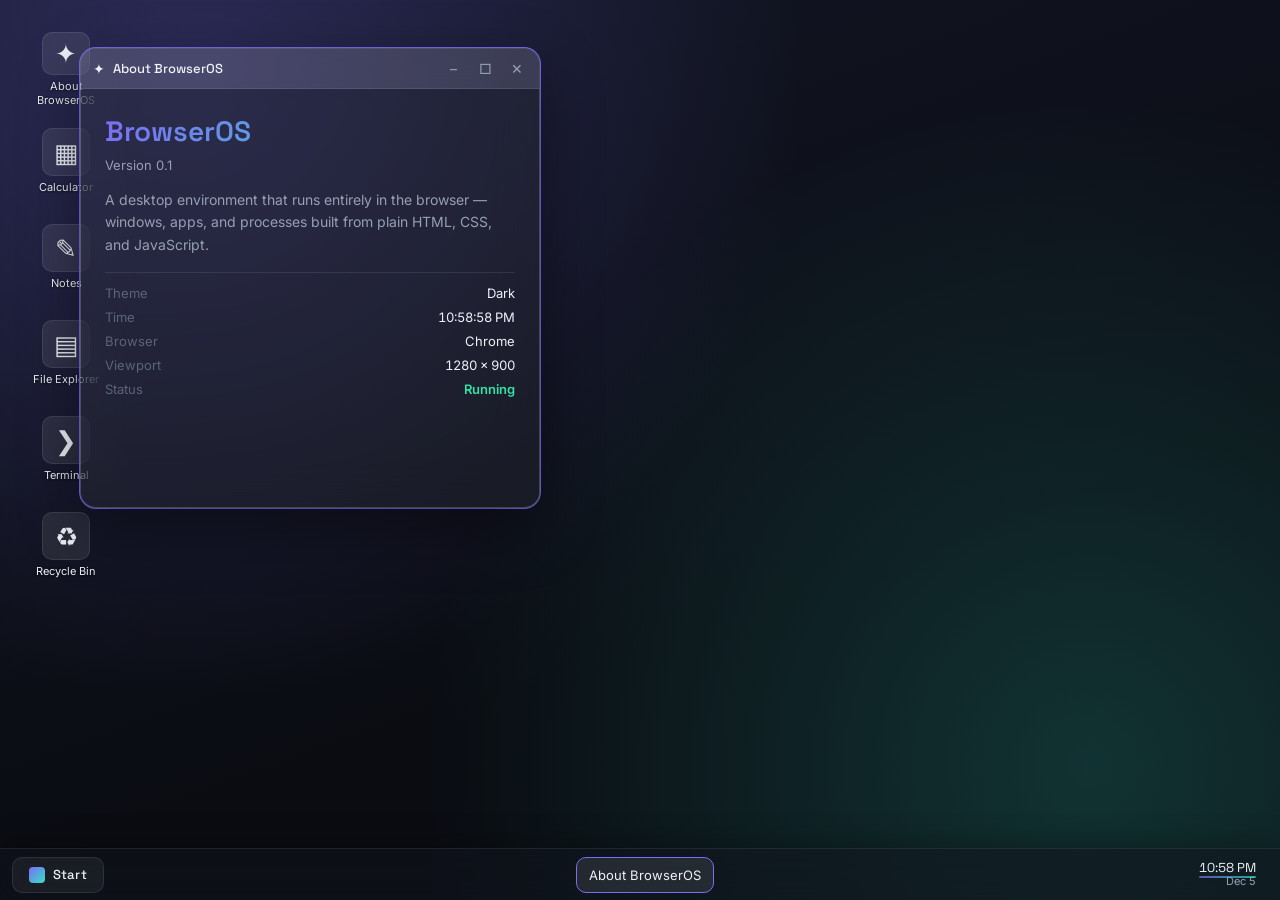
==== index.html @ bb36c361 "Added terminal and fixed deletion bugs" ====
<!DOCTYPE html>
<html lang="en" data-theme="dark">
<head>
  <meta charset="UTF-8" />
  <meta name="viewport" content="width=device-width, initial-scale=1.0" />
  <title>BrowserOS</title>

  <link rel="preconnect" href="https://fonts.googleapis.com" />
  <link rel="preconnect" href="https://fonts.gstatic.com" crossorigin />
  <link
    href="https://fonts.googleapis.com/css2?family=Inter:wght@400;500;600&family=Space+Grotesk:wght@500;600&family=JetBrains+Mono:wght@400;500&display=swap"
    rel="stylesheet"
  />

  <link rel="stylesheet" href="styles/variables.css" />
  <link rel="stylesheet" href="styles/main.css" />
  <link rel="stylesheet" href="styles/desktop.css" />
  <link rel="stylesheet" href="styles/desktopIcon.css" />
  <link rel="stylesheet" href="styles/contextMenu.css" />
  <link rel="stylesheet" href="styles/startMenu.css" />
  <link rel="stylesheet" href="styles/dialog.css" />
  <link rel="stylesheet" href="styles/window.css" />
</head>
<body>
  <div id="app-root"></div>

  <script type="module" src="src/main.js"></script>
</body>
</html>
---- styles/variables.css ----
/**
 * Design tokens for BrowserOS.
 * Every color, spacing, and motion value used anywhere in the UI must
 * come from here — never hardcode a hex value or a magic number in a
 * component stylesheet.
 *
 * Theme switching works by swapping the `data-theme` attribute on
 * <html>; ThemeManager (src/core/theme.js) is the only module allowed
 * to change that attribute.
 */

:root,
[data-theme="dark"] {
  /* ---- Surfaces ---- */
  --color-bg-void: #0a0c12;
  --color-bg-void-gradient-a: #0a0c12;
  --color-bg-void-gradient-b: #131726;

  --color-surface-glass: rgba(255, 255, 255, 0.055);
  --color-surface-glass-strong: rgba(255, 255, 255, 0.09);
  --color-surface-glass-border: rgba(255, 255, 255, 0.09);
  --color-surface-glass-border-strong: rgba(255, 255, 255, 0.16);

  --color-taskbar-bg: rgba(18, 20, 30, 0.55);
  --color-taskbar-border: rgba(255, 255, 255, 0.08);

  /* ---- Accent duo (signature) ---- */
  --color-accent-primary: #7c6cf6;
  --color-accent-primary-strong: #9d8bff;
  --color-accent-secondary: #34e2c6;
  --color-accent-gradient: linear-gradient(135deg, var(--color-accent-primary) 0%, var(--color-accent-secondary) 100%);

  /* ---- Text ---- */
  --color-text-primary: #eef1f7;
  --color-text-secondary: #97a0b3;
  --color-text-tertiary: #5b6478;
  --color-text-on-accent: #0a0c12;

  /* ---- Semantic ---- */
  --color-danger: #f2495c;
  --color-success: #34e2a6;
  --color-warning: #f5b955;

  /* ---- Blur ---- */
  --blur-glass: 24px;
  --blur-glass-strong: 40px;

  /* ---- Radius ---- */
  --radius-sm: 6px;
  --radius-md: 10px;
  --radius-lg: 16px;
  --radius-xl: 22px;
  --radius-round: 999px;

  /* ---- Spacing scale (4px base) ---- */
  --space-1: 4px;
  --space-2: 8px;
  --space-3: 12px;
  --space-4: 16px;
  --space-5: 24px;
  --space-6: 32px;
  --space-7: 48px;
  --space-8: 64px;

  /* ---- Typography ---- */
  --font-display: "Space Grotesk", "Segoe UI", sans-serif;
  --font-body: "Inter", "Segoe UI", sans-serif;
  --font-mono: "JetBrains Mono", "Cascadia Code", monospace;

  --text-xs: 11px;
  --text-sm: 13px;
  --text-md: 14px;
  --text-lg: 16px;
  --text-xl: 20px;
  --text-2xl: 28px;

  /* ---- Motion ---- */
  --ease-standard: cubic-bezier(0.16, 1, 0.3, 1);
  --ease-sharp: cubic-bezier(0.4, 0, 0.2, 1);
  --duration-fast: 120ms;
  --duration-normal: 220ms;
  --duration-slow: 400ms;

  /* ---- Elevation ---- */
  --shadow-window: 0 20px 60px rgba(0, 0, 0, 0.45);
  --shadow-taskbar: 0 -4px 30px rgba(0, 0, 0, 0.3);
  --shadow-focus-ring: 0 0 0 2px var(--color-bg-void), 0 0 0 4px var(--color-accent-primary);

  /* ---- Layout constants ---- */
  --taskbar-height: 52px;
  --icon-grid-cell: 96px;

  /* ---- Window chrome ---- */
  --window-titlebar-height: 40px;
  --window-min-width: 320px;
  --window-min-height: 200px;
  --window-resize-handle-size: 6px;
  --window-resize-corner-size: 14px;

  /* ---- Desktop icons ---- */
  --icon-grid-inset: 24px;
  --icon-size: 48px;
  --icon-selection-color: rgba(124, 108, 246, 0.28);

  /* ---- Context menu ---- */
  --context-menu-width: 220px;

  /* ---- Start menu ---- */
  --start-menu-width: 400px;
  --start-menu-max-height: 560px;
}

@media (prefers-reduced-motion: reduce) {
  :root {
    --duration-fast: 0ms;
    --duration-normal: 0ms;
    --duration-slow: 0ms;
  }
}
---- styles/main.css ----
/**
 * Base reset and typography for BrowserOS.
 * Component-level styles live in their own files (e.g. desktop.css);
 * this file only sets up the ground truth every screen inherits.
 */

*,
*::before,
*::after {
  box-sizing: border-box;
}

html,
body {
  height: 100%;
  margin: 0;
  padding: 0;
}

body {
  font-family: var(--font-body);
  font-size: var(--text-md);
  color: var(--color-text-primary);
  background: var(--color-bg-void);
  overflow: hidden;
  -webkit-font-smoothing: antialiased;
  text-rendering: optimizeLegibility;
  user-select: none;
}

#app-root {
  position: relative;
  width: 100vw;
  height: 100vh;
  overflow: hidden;
}

button {
  font-family: inherit;
  color: inherit;
  background: none;
  border: none;
  cursor: pointer;
}

button:focus-visible,
[tabindex]:focus-visible {
  outline: none;
  box-shadow: var(--shadow-focus-ring);
  border-radius: var(--radius-sm);
}

::selection {
  background: var(--color-accent-primary);
  color: var(--color-text-on-accent);
}

/* Thin, unobtrusive scrollbars — used once real app content exists */
::-webkit-scrollbar {
  width: 8px;
  height: 8px;
}

::-webkit-scrollbar-thumb {
  background: var(--color-surface-glass-strong);
  border-radius: var(--radius-round);
}

::-webkit-scrollbar-track {
  background: transparent;
}
---- styles/desktop.css ----
/**
 * Desktop shell: wallpaper layer, icon grid container, taskbar, clock.
 * No window chrome lives here — that arrives with windowManager.js
 * in a later step.
 */

.desktop {
  position: absolute;
  inset: 0;
  display: flex;
  flex-direction: column;
}

/* ---- Wallpaper ---- */
.desktop__wallpaper {
  position: absolute;
  inset: 0;
  z-index: 0;
  background:
    radial-gradient(circle at 15% 10%, rgba(124, 108, 246, 0.25), transparent 45%),
    radial-gradient(circle at 85% 85%, rgba(52, 226, 198, 0.18), transparent 50%),
    linear-gradient(160deg, var(--color-bg-void-gradient-b) 0%, var(--color-bg-void-gradient-a) 65%);
}

/* ---- Icon grid ----
 * A free-positioning canvas, not CSS Grid auto-flow: DesktopManager
 * computes each icon's pixel position from its (col, row) using
 * src/utils/desktopGrid.js and positions icons absolutely, so they
 * can be dragged, snapped, and persisted at arbitrary grid cells
 * rather than flowing automatically.
 */
.desktop__icon-grid {
  position: relative;
  z-index: 1;
  flex: 1;
  overflow: hidden;
}

/* ---- Window layer ----
 * WindowManager mounts window elements in here. The layer itself
 * ignores pointer events so empty space still reaches the icon grid
 * beneath it; individual windows re-enable pointer events on
 * themselves (see styles/window.css).
 */
.desktop__window-layer {
  position: absolute;
  inset: 0;
  bottom: var(--taskbar-height);
  z-index: 5;
  pointer-events: none;
}

/* ---- Taskbar ---- */
.taskbar {
  position: relative;
  z-index: 10;
  height: var(--taskbar-height);
  display: flex;
  align-items: center;
  justify-content: space-between;
  padding: 0 var(--space-3);
  background: var(--color-taskbar-bg);
  border-top: 1px solid var(--color-taskbar-border);
  backdrop-filter: blur(var(--blur-glass));
  -webkit-backdrop-filter: blur(var(--blur-glass));
  box-shadow: var(--shadow-taskbar);
}

.taskbar__left,
.taskbar__center,
.taskbar__right {
  display: flex;
  align-items: center;
  gap: var(--space-2);
}

.taskbar__center {
  flex: 1;
  justify-content: center;
  overflow-x: auto;
  scrollbar-width: none;
}

.taskbar__center::-webkit-scrollbar {
  display: none;
}

/* ---- Taskbar window buttons ---- */
.taskbar-window-button {
  display: flex;
  align-items: center;
  max-width: 160px;
  height: 36px;
  padding: 0 var(--space-3);
  border-radius: var(--radius-md);
  background: var(--color-surface-glass);
  border: 1px solid transparent;
  font-size: var(--text-sm);
  color: var(--color-text-secondary);
  white-space: nowrap;
  overflow: hidden;
  text-overflow: ellipsis;
  transition: background var(--duration-fast) var(--ease-sharp),
              color var(--duration-fast) var(--ease-sharp),
              border-color var(--duration-fast) var(--ease-sharp);
}

.taskbar-window-button:hover {
  background: var(--color-surface-glass-strong);
  color: var(--color-text-primary);
}

.taskbar-window-button--active {
  color: var(--color-text-primary);
  border-color: var(--color-accent-primary);
  background: var(--color-surface-glass-strong);
}

.taskbar-window-button--minimized {
  color: var(--color-text-tertiary);
}

/* ---- Start button ---- */
.start-button {
  display: flex;
  align-items: center;
  gap: var(--space-2);
  height: 36px;
  padding: 0 var(--space-4);
  border-radius: var(--radius-md);
  background: var(--color-surface-glass);
  border: 1px solid var(--color-surface-glass-border);
  transition: background var(--duration-fast) var(--ease-sharp),
              border-color var(--duration-fast) var(--ease-sharp);
}

.start-button:hover {
  background: var(--color-surface-glass-strong);
  border-color: var(--color-surface-glass-border-strong);
}

.start-button:active {
  transform: scale(0.97);
}

.start-button__glyph {
  width: 16px;
  height: 16px;
  border-radius: 4px;
  background: var(--color-accent-gradient);
  flex-shrink: 0;
}

.start-button__label {
  font-family: var(--font-display);
  font-size: var(--text-sm);
  font-weight: 500;
  letter-spacing: 0.01em;
}

/* ---- Clock / tray ---- */
.clock {
  display: flex;
  flex-direction: column;
  align-items: flex-end;
  justify-content: center;
  height: 36px;
  padding: 0 var(--space-3);
  border-radius: var(--radius-md);
  cursor: default;
  transition: background var(--duration-fast) var(--ease-sharp);
}

.clock:hover {
  background: var(--color-surface-glass);
}

.clock__time {
  font-family: var(--font-display);
  font-size: var(--text-sm);
  font-variant-numeric: tabular-nums;
  line-height: 1.1;
  position: relative;
}

.clock__time::after {
  content: "";
  position: absolute;
  left: 0;
  bottom: -3px;
  width: 100%;
  height: 2px;
  border-radius: var(--radius-round);
  background: var(--color-accent-gradient);
  opacity: 0.7;
}

.clock__date {
  font-size: var(--text-xs);
  color: var(--color-text-secondary);
  line-height: 1.2;
}
---- styles/desktopIcon.css ----
/**
 * Desktop icon and rectangle-selection (marquee) styles. Positioning
 * (left/top) is set inline by DesktopIconView/DesktopManager — this
 * file only owns appearance and transitions.
 */

.desktop-icon {
  position: absolute;
  width: 84px;
  height: 88px;
  display: flex;
  flex-direction: column;
  align-items: center;
  gap: var(--space-1);
  padding: var(--space-2) var(--space-1);
  border-radius: var(--radius-md);
  cursor: default;
  touch-action: none;
  transition: left var(--duration-normal) var(--ease-standard),
              top var(--duration-normal) var(--ease-standard),
              background var(--duration-fast) var(--ease-sharp);
}

.desktop-icon:hover {
  background: var(--color-surface-glass);
}

.desktop-icon:focus-visible {
  outline: none;
  box-shadow: var(--shadow-focus-ring);
}

.desktop-icon--selected {
  background: var(--icon-selection-color);
}

.desktop-icon--selected:hover {
  background: var(--icon-selection-color);
}

.desktop-icon--dragging {
  transition: none;
  z-index: 2;
  opacity: 0.85;
}

.desktop-icon--cut {
  opacity: 0.5;
}

.desktop-icon--renaming {
  z-index: 4;
  background: var(--color-surface-glass-strong);
}

.desktop-icon__glyph {
  width: var(--icon-size);
  height: var(--icon-size);
  display: flex;
  align-items: center;
  justify-content: center;
  font-size: 26px;
  border-radius: var(--radius-md);
  background: var(--color-surface-glass-strong);
  border: 1px solid var(--color-surface-glass-border);
}

.desktop-icon__label {
  font-size: var(--text-xs);
  color: var(--color-text-primary);
  text-align: center;
  line-height: 1.3;
  max-width: 100%;
  overflow: hidden;
  text-overflow: ellipsis;
  display: -webkit-box;
  -webkit-line-clamp: 2;
  -webkit-box-orient: vertical;
  text-shadow: 0 1px 3px rgba(0, 0, 0, 0.6);
}

/* ---- Inline rename ---- */
.desktop-icon__rename-input {
  width: 100%;
  padding: 1px var(--space-1);
  border-radius: var(--radius-sm);
  background: var(--color-bg-void);
  border: 1px solid var(--color-accent-primary);
  color: var(--color-text-primary);
  font-family: var(--font-body);
  font-size: var(--text-xs);
  text-align: center;
  line-height: 1.3;
}

.desktop-icon__rename-input:focus-visible {
  outline: none;
  box-shadow: 0 0 0 2px rgba(124, 108, 246, 0.35);
}

.desktop-icon__rename-error {
  position: absolute;
  top: 100%;
  left: 50%;
  transform: translateX(-50%);
  margin-top: var(--space-1);
  padding: var(--space-1) var(--space-2);
  width: max-content;
  max-width: 180px;
  border-radius: var(--radius-sm);
  background: var(--color-danger);
  color: #ffffff;
  font-size: var(--text-xs);
  line-height: 1.3;
  text-align: center;
  box-shadow: 0 4px 12px rgba(0, 0, 0, 0.35);
  display: none;
}

.desktop-icon--rename-error .desktop-icon__rename-error {
  display: block;
}

.desktop-icon--rename-error .desktop-icon__rename-input {
  border-color: var(--color-danger);
}

/* ---- Marquee (rectangle) selection ---- */
.desktop-marquee {
  position: absolute;
  z-index: 3;
  pointer-events: none;
  background: var(--icon-selection-color);
  border: 1px solid var(--color-accent-primary);
  border-radius: var(--radius-sm);
}

@media (prefers-reduced-motion: reduce) {
  .desktop-icon {
    transition: none;
  }
}
---- styles/contextMenu.css ----
/**
 * Generic context menu styles, used for both the desktop menu and
 * per-icon menus (and any future caller — Explorer, Taskbar, etc).
 */

.context-menu {
  position: fixed;
  z-index: 100;
  width: var(--context-menu-width);
  padding: var(--space-1);
  border-radius: var(--radius-md);
  background: var(--color-taskbar-bg);
  border: 1px solid var(--color-surface-glass-border);
  backdrop-filter: blur(var(--blur-glass));
  -webkit-backdrop-filter: blur(var(--blur-glass));
  box-shadow: var(--shadow-window);
  opacity: 0;
  transform: scale(0.96) translateY(-4px);
  transform-origin: top left;
  transition: opacity var(--duration-fast) var(--ease-sharp),
              transform var(--duration-fast) var(--ease-sharp);
}

.context-menu--visible {
  opacity: 1;
  transform: scale(1) translateY(0);
}

.context-menu__item {
  width: 100%;
  display: flex;
  align-items: center;
  height: 32px;
  padding: 0 var(--space-3);
  border-radius: var(--radius-sm);
  font-size: var(--text-sm);
  color: var(--color-text-primary);
  text-align: left;
  transition: background var(--duration-fast) var(--ease-sharp);
}

.context-menu__item:hover {
  background: var(--color-surface-glass-strong);
}

.context-menu__item:focus-visible {
  outline: none;
  background: var(--color-surface-glass-strong);
  box-shadow: inset 0 0 0 1px var(--color-accent-primary);
}

.context-menu__item--disabled {
  color: var(--color-text-tertiary);
  cursor: not-allowed;
}

.context-menu__item--disabled:hover {
  background: transparent;
}

.context-menu__item--has-submenu {
  justify-content: space-between;
}

.context-menu__item--submenu-open {
  background: var(--color-surface-glass-strong);
}

.context-menu__item-label {
  overflow: hidden;
  text-overflow: ellipsis;
  white-space: nowrap;
}

.context-menu__item-arrow {
  flex-shrink: 0;
  margin-left: var(--space-2);
  color: var(--color-text-tertiary);
  font-size: var(--text-md);
}

.context-menu__separator {
  height: 1px;
  margin: var(--space-1) var(--space-2);
  background: var(--color-surface-glass-border);
}

@media (prefers-reduced-motion: reduce) {
  .context-menu {
    transition: none;
  }
}
---- styles/startMenu.css ----
/**
 * Start Menu styles. Kept entirely separate from desktop.css and
 * window.css per this step's spec — nothing here leaks into either.
 */

.start-menu {
  position: fixed;
  left: var(--space-3);
  bottom: calc(var(--taskbar-height) + var(--space-2));
  z-index: 90;
  width: var(--start-menu-width);
  max-height: var(--start-menu-max-height);
  display: flex;
  flex-direction: column;
  border-radius: var(--radius-xl);
  background: var(--color-taskbar-bg);
  border: 1px solid var(--color-surface-glass-border);
  backdrop-filter: blur(var(--blur-glass-strong));
  -webkit-backdrop-filter: blur(var(--blur-glass-strong));
  box-shadow: var(--shadow-window);
  overflow: hidden;
  opacity: 0;
  transform: scale(0.96) translateY(12px);
  transform-origin: bottom left;
  pointer-events: none;
  transition: opacity var(--duration-normal) var(--ease-standard),
              transform var(--duration-normal) var(--ease-standard);
}

.start-menu--visible {
  opacity: 1;
  transform: scale(1) translateY(0);
  pointer-events: auto;
}

/* ---- Search ---- */
.start-menu__search {
  flex-shrink: 0;
  display: flex;
  align-items: center;
  gap: var(--space-2);
  margin: var(--space-4) var(--space-4) var(--space-2);
  padding: 0 var(--space-3);
  height: 40px;
  border-radius: var(--radius-md);
  background: var(--color-surface-glass);
  border: 1px solid var(--color-surface-glass-border);
}

.start-menu__search-icon {
  font-size: var(--text-lg);
  color: var(--color-text-tertiary);
}

.start-menu__search-input {
  flex: 1;
  height: 100%;
  background: transparent;
  border: none;
  color: var(--color-text-primary);
  font-family: var(--font-body);
  font-size: var(--text-sm);
}

.start-menu__search-input::placeholder {
  color: var(--color-text-tertiary);
}

.start-menu__search-input:focus-visible {
  outline: none;
}

/* ---- Body / sections ---- */
.start-menu__body {
  flex: 1;
  overflow-y: auto;
  padding: 0 var(--space-4) var(--space-2);
}

.start-menu__section {
  margin-bottom: var(--space-4);
}

.start-menu__section-title {
  font-family: var(--font-display);
  font-size: var(--text-xs);
  font-weight: 600;
  letter-spacing: 0.04em;
  text-transform: uppercase;
  color: var(--color-text-tertiary);
  margin-bottom: var(--space-2);
}

.start-menu__empty {
  padding: var(--space-3);
  font-size: var(--text-sm);
  color: var(--color-text-tertiary);
  text-align: center;
}

/* ---- Pinned grid ---- */
.start-menu__pinned-grid {
  display: grid;
  grid-template-columns: repeat(4, 1fr);
  gap: var(--space-2);
}

.start-menu__pinned-tile {
  display: flex;
  flex-direction: column;
  align-items: center;
  justify-content: center;
  gap: var(--space-2);
  padding: var(--space-3) var(--space-1);
  border-radius: var(--radius-md);
  background: var(--color-surface-glass);
  border: 1px solid transparent;
  transition: background var(--duration-fast) var(--ease-sharp),
              border-color var(--duration-fast) var(--ease-sharp);
}

.start-menu__pinned-tile:hover {
  background: var(--color-surface-glass-strong);
}

.start-menu__pinned-tile:focus-visible {
  outline: none;
  border-color: var(--color-accent-primary);
  box-shadow: var(--shadow-focus-ring);
}

.start-menu__pinned-icon {
  font-size: 22px;
  width: 40px;
  height: 40px;
  display: flex;
  align-items: center;
  justify-content: center;
  border-radius: var(--radius-md);
  background: var(--color-surface-glass-strong);
}

.start-menu__pinned-label {
  font-size: var(--text-xs);
  color: var(--color-text-primary);
  text-align: center;
  line-height: 1.3;
  max-width: 100%;
  overflow: hidden;
  text-overflow: ellipsis;
  display: -webkit-box;
  -webkit-line-clamp: 2;
  -webkit-box-orient: vertical;
}

/* ---- Recent / results rows ---- */
.start-menu__recent-list,
.start-menu__results-list {
  display: flex;
  flex-direction: column;
  gap: var(--space-1);
}

.start-menu__row {
  display: flex;
  align-items: center;
  gap: var(--space-3);
  width: 100%;
  padding: var(--space-2) var(--space-2);
  border-radius: var(--radius-md);
  background: transparent;
  border: 1px solid transparent;
  text-align: left;
  transition: background var(--duration-fast) var(--ease-sharp);
}

.start-menu__row:hover {
  background: var(--color-surface-glass);
}

.start-menu__row:focus-visible {
  outline: none;
  border-color: var(--color-accent-primary);
  box-shadow: var(--shadow-focus-ring);
}

.start-menu__row-icon {
  flex-shrink: 0;
  width: 32px;
  height: 32px;
  display: flex;
  align-items: center;
  justify-content: center;
  font-size: var(--text-lg);
  border-radius: var(--radius-sm);
  background: var(--color-surface-glass-strong);
}

.start-menu__row-text {
  display: flex;
  flex-direction: column;
  min-width: 0;
}

.start-menu__row-name {
  font-size: var(--text-sm);
  color: var(--color-text-primary);
  white-space: nowrap;
  overflow: hidden;
  text-overflow: ellipsis;
}

.start-menu__row-time {
  font-size: var(--text-xs);
  color: var(--color-text-tertiary);
}

/* ---- Footer ---- */
.start-menu__footer {
  flex-shrink: 0;
  display: flex;
  align-items: center;
  justify-content: space-between;
  padding: var(--space-3) var(--space-4);
  border-top: 1px solid var(--color-surface-glass-border);
  background: var(--color-surface-glass);
}

.start-menu__brand {
  font-family: var(--font-display);
  font-size: var(--text-sm);
  font-weight: 600;
  background: var(--color-accent-gradient);
  -webkit-background-clip: text;
  background-clip: text;
  color: transparent;
}

.start-menu__power {
  display: flex;
  align-items: center;
  gap: var(--space-1);
}

.start-menu__power-button {
  width: 32px;
  height: 32px;
  display: flex;
  align-items: center;
  justify-content: center;
  border-radius: var(--radius-sm);
  font-size: var(--text-md);
  color: var(--color-text-tertiary);
  cursor: not-allowed;
}

@media (prefers-reduced-motion: reduce) {
  .start-menu {
    transition: none;
  }
}
---- styles/dialog.css ----
/**
 * Dialog styles: backdrop + modal shell used by ConfirmDialog and
 * PropertiesDialog. Kept separate from contextMenu.css/startMenu.css
 * since dialogs are modal (own backdrop, own focus trap) rather than
 * lightweight popovers.
 */

.dialog-backdrop {
  position: fixed;
  inset: 0;
  z-index: 200;
  display: flex;
  align-items: center;
  justify-content: center;
  background: rgba(0, 0, 0, 0);
  pointer-events: none;
  transition: background var(--duration-normal) var(--ease-standard);
}

.dialog-backdrop--visible {
  background: rgba(0, 0, 0, 0.35);
  pointer-events: auto;
}

.dialog {
  width: min(420px, calc(100vw - var(--space-6)));
  padding: var(--space-5);
  border-radius: var(--radius-xl);
  background: var(--color-taskbar-bg);
  border: 1px solid var(--color-surface-glass-border);
  backdrop-filter: blur(var(--blur-glass-strong));
  -webkit-backdrop-filter: blur(var(--blur-glass-strong));
  box-shadow: var(--shadow-window);
  opacity: 0;
  transform: scale(0.94) translateY(8px);
  transition: opacity var(--duration-normal) var(--ease-standard),
              transform var(--duration-normal) var(--ease-standard);
}

.dialog--visible {
  opacity: 1;
  transform: scale(1) translateY(0);
}

.dialog__title {
  margin: 0 0 var(--space-3);
  font-family: var(--font-display);
  font-size: var(--text-lg);
  font-weight: 600;
  color: var(--color-text-primary);
}

.dialog__body {
  margin-bottom: var(--space-4);
}

.dialog__message {
  margin: 0;
  font-size: var(--text-sm);
  line-height: 1.6;
  color: var(--color-text-secondary);
}

.dialog__buttons {
  display: flex;
  justify-content: flex-end;
  gap: var(--space-2);
}

.dialog__button {
  height: 36px;
  padding: 0 var(--space-4);
  border-radius: var(--radius-md);
  font-size: var(--text-sm);
  font-weight: 500;
  border: 1px solid transparent;
  transition: background var(--duration-fast) var(--ease-sharp),
              border-color var(--duration-fast) var(--ease-sharp);
}

.dialog__button--default {
  background: var(--color-surface-glass);
  border-color: var(--color-surface-glass-border);
  color: var(--color-text-primary);
}

.dialog__button--default:hover {
  background: var(--color-surface-glass-strong);
}

.dialog__button--primary {
  background: var(--color-accent-gradient);
  color: var(--color-text-on-accent);
}

.dialog__button--primary:hover {
  filter: brightness(1.08);
}

.dialog__button--danger {
  background: var(--color-danger);
  color: #ffffff;
}

.dialog__button--danger:hover {
  filter: brightness(1.1);
}

/* ---- Properties list ---- */
.dialog__properties-list {
  display: flex;
  flex-direction: column;
  gap: var(--space-2);
}

.dialog__properties-row {
  display: flex;
  align-items: baseline;
  justify-content: space-between;
  gap: var(--space-4);
  font-size: var(--text-sm);
}

.dialog__properties-label {
  flex-shrink: 0;
  color: var(--color-text-tertiary);
}

.dialog__properties-value {
  text-align: right;
  color: var(--color-text-primary);
  overflow-wrap: anywhere;
}

@media (prefers-reduced-motion: reduce) {
  .dialog-backdrop,
  .dialog {
    transition: none;
  }
}
---- styles/window.css ----
/**
 * Window chrome. Every rule here derives from the tokens in
 * variables.css — no hardcoded colors, no magic pixel values outside
 * the window-specific tokens declared there.
 */

.window {
  position: absolute;
  display: flex;
  flex-direction: column;
  border-radius: var(--radius-lg);
  overflow: hidden;
  background: var(--color-surface-glass);
  border: 1px solid var(--color-surface-glass-border);
  backdrop-filter: blur(var(--blur-glass));
  -webkit-backdrop-filter: blur(var(--blur-glass));
  box-shadow: var(--shadow-window);
  pointer-events: auto;
  opacity: 1;
  transform: scale(1) translateY(0);
  transition: box-shadow var(--duration-fast) var(--ease-sharp),
              border-color var(--duration-fast) var(--ease-sharp),
              opacity var(--duration-normal) var(--ease-standard),
              transform var(--duration-normal) var(--ease-standard);
}

.window--active {
  border-color: var(--color-surface-glass-border-strong);
  box-shadow: var(--shadow-window), 0 0 0 1px var(--color-accent-primary);
}

.window--inactive .window__titlebar {
  opacity: 0.72;
}

.window--minimized {
  display: none;
}

.window--maximized {
  border-radius: 0;
}

.window--entering {
  opacity: 0;
  transform: scale(0.96) translateY(8px);
}

.window--exiting {
  opacity: 0;
  transform: scale(0.96);
  pointer-events: none;
}

/* ---- Titlebar ---- */
.window__titlebar {
  flex-shrink: 0;
  height: var(--window-titlebar-height);
  display: flex;
  align-items: center;
  justify-content: space-between;
  padding: 0 var(--space-2) 0 var(--space-3);
  background: var(--color-surface-glass-strong);
  border-bottom: 1px solid var(--color-surface-glass-border);
  cursor: default;
  touch-action: none;
  transition: opacity var(--duration-fast) var(--ease-sharp);
}

.window__titlebar-info {
  display: flex;
  align-items: center;
  gap: var(--space-2);
  min-width: 0;
  font-family: var(--font-display);
  font-size: var(--text-sm);
  font-weight: 500;
}

.window__icon {
  flex-shrink: 0;
  font-size: var(--text-md);
  line-height: 1;
}

.window__title {
  white-space: nowrap;
  overflow: hidden;
  text-overflow: ellipsis;
}

.window__controls {
  display: flex;
  align-items: center;
  gap: var(--space-1);
  flex-shrink: 0;
}

.window__control {
  width: 28px;
  height: 28px;
  display: flex;
  align-items: center;
  justify-content: center;
  border-radius: var(--radius-sm);
  font-size: var(--text-md);
  line-height: 1;
  color: var(--color-text-secondary);
  transition: background var(--duration-fast) var(--ease-sharp),
              color var(--duration-fast) var(--ease-sharp);
}

.window__control:hover {
  background: var(--color-surface-glass);
  color: var(--color-text-primary);
}

.window__control--close:hover {
  background: var(--color-danger);
  color: #ffffff;
}

/* ---- Body ---- */
.window__body {
  flex: 1;
  overflow: auto;
  background: rgba(10, 12, 18, 0.25);
  padding: var(--space-5);
  color: var(--color-text-primary);
  font-family: var(--font-body);
}

/* ---- Resize handles ----
 * Sit flush against the window's own edge (not straddling the
 * border), so overflow:hidden on .window never clips them.
 */
.window__resize-handle {
  position: absolute;
  z-index: 2;
}

.window__resize-handle--n,
.window__resize-handle--s {
  left: var(--window-resize-corner-size);
  right: var(--window-resize-corner-size);
  height: var(--window-resize-handle-size);
  cursor: ns-resize;
}
.window__resize-handle--n { top: 0; }
.window__resize-handle--s { bottom: 0; }

.window__resize-handle--e,
.window__resize-handle--w {
  top: var(--window-resize-corner-size);
  bottom: var(--window-resize-corner-size);
  width: var(--window-resize-handle-size);
  cursor: ew-resize;
}
.window__resize-handle--e { right: 0; }
.window__resize-handle--w { left: 0; }

.window__resize-handle--ne,
.window__resize-handle--nw,
.window__resize-handle--se,
.window__resize-handle--sw {
  width: var(--window-resize-corner-size);
  height: var(--window-resize-corner-size);
}
.window__resize-handle--ne { top: 0; right: 0; cursor: nesw-resize; }
.window__resize-handle--nw { top: 0; left: 0; cursor: nwse-resize; }
.window__resize-handle--se { bottom: 0; right: 0; cursor: nwse-resize; }
.window__resize-handle--sw { bottom: 0; left: 0; cursor: nesw-resize; }

.window--maximized .window__resize-handle {
  display: none;
}

@media (prefers-reduced-motion: reduce) {
  .window {
    transition: none;
  }
}
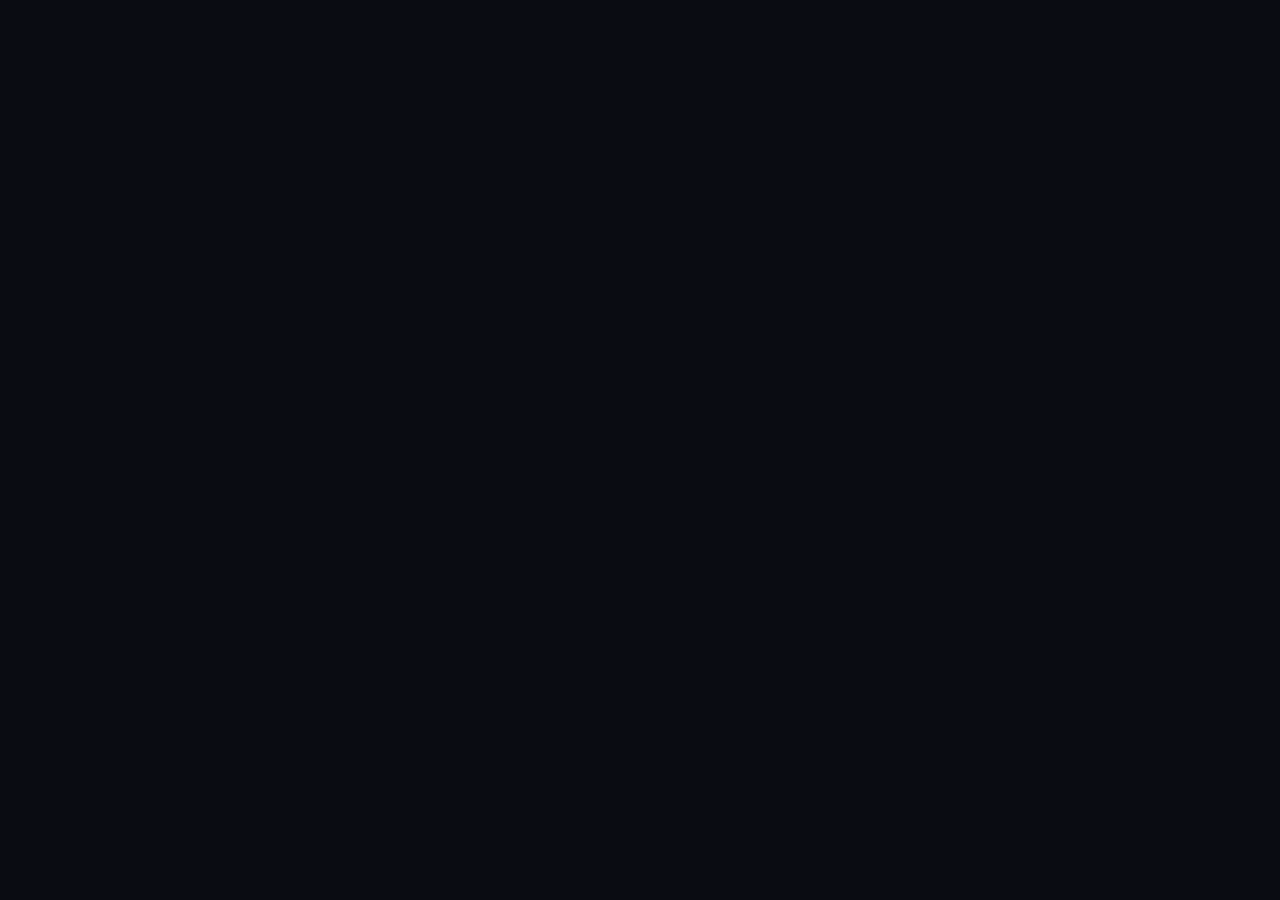
==== commit e6ed4c0e: "Add system applications and productivity suite (V11) New applications - Notes: notes stored as .note" ====
--- a/index.html
+++ b/index.html
@@ -4,6 +4,9 @@
   <meta charset="UTF-8" />
   <meta name="viewport" content="width=device-width, initial-scale=1.0" />
   <title>BrowserOS</title>
+
+  <!-- Render-blocking on purpose: picks the stored theme before first paint. -->
+  <script src="src/core/settings/themePreboot.js"></script>
 
   <link rel="preconnect" href="https://fonts.googleapis.com" />
   <link rel="preconnect" href="https://fonts.gstatic.com" crossorigin />
@@ -15,11 +18,13 @@
   <link rel="stylesheet" href="styles/variables.css" />
   <link rel="stylesheet" href="styles/main.css" />
   <link rel="stylesheet" href="styles/desktop.css" />
+  <link rel="stylesheet" href="styles/wallpapers.css" />
   <link rel="stylesheet" href="styles/desktopIcon.css" />
   <link rel="stylesheet" href="styles/contextMenu.css" />
   <link rel="stylesheet" href="styles/startMenu.css" />
   <link rel="stylesheet" href="styles/dialog.css" />
   <link rel="stylesheet" href="styles/window.css" />
+  <link rel="stylesheet" href="styles/notifications.css" />
 </head>
 <body>
   <div id="app-root"></div>
--- a/styles/dialog.css
+++ b/styles/dialog.css
@@ -18,14 +18,14 @@
 }
 
 .dialog-backdrop--visible {
-  background: rgba(0, 0, 0, 0.35);
+  background: var(--color-backdrop);
   pointer-events: auto;
 }
 
 .dialog {
   width: min(420px, calc(100vw - var(--space-6)));
   padding: var(--space-5);
-  border-radius: var(--radius-xl);
+  border-radius: var(--panel-radius);
   background: var(--color-taskbar-bg);
   border: 1px solid var(--color-surface-glass-border);
   backdrop-filter: blur(var(--blur-glass-strong));
@@ -37,6 +37,19 @@
               transform var(--duration-normal) var(--ease-standard);
 }
 
+/* Wider panel for form dialogs (event editor, folder picker). */
+.dialog--wide {
+  width: min(560px, calc(100vw - var(--space-6)));
+  max-height: calc(100vh - var(--space-7));
+  display: flex;
+  flex-direction: column;
+}
+
+.dialog--wide .dialog__body {
+  min-height: 0;
+  overflow-y: auto;
+}
+
 .dialog--visible {
   opacity: 1;
   transform: scale(1) translateY(0);
@@ -106,6 +119,108 @@
   filter: brightness(1.1);
 }
 
+.dialog__message--detail {
+  margin-top: var(--space-2);
+  font-size: var(--text-xs);
+  color: var(--color-text-tertiary);
+  overflow-wrap: anywhere;
+}
+
+/* ---- Form fields (prompt and form dialogs) ---- */
+.dialog__form {
+  display: flex;
+  flex-direction: column;
+  gap: var(--space-2);
+}
+
+.dialog__form-row {
+  display: flex;
+  flex-wrap: wrap;
+  gap: var(--space-3);
+}
+
+.dialog__form-row > .dialog__field {
+  flex: 1 1 140px;
+  min-width: 0;
+}
+
+.dialog__field {
+  display: flex;
+  flex-direction: column;
+  gap: var(--space-1);
+}
+
+.dialog__field[hidden],
+.dialog__form-row[hidden] {
+  display: none;
+}
+
+.dialog__field--inline {
+  flex-direction: row;
+  align-items: center;
+  gap: var(--space-2);
+}
+
+.dialog__label {
+  font-size: var(--text-xs);
+  font-weight: 600;
+  color: var(--color-text-secondary);
+}
+
+.dialog__input,
+.dialog__select,
+.dialog__textarea {
+  width: 100%;
+  min-height: 34px;
+  padding: var(--space-1) var(--space-3);
+  border-radius: var(--radius-md);
+  border: 1px solid var(--color-surface-glass-border-strong);
+  background: var(--color-surface-inset);
+  color: var(--color-text-primary);
+  font-family: var(--font-body);
+  font-size: var(--text-sm);
+  color-scheme: inherit;
+}
+
+.dialog__textarea {
+  min-height: 72px;
+  padding: var(--space-2) var(--space-3);
+  resize: vertical;
+  line-height: 1.5;
+}
+
+.dialog__input:focus-visible,
+.dialog__select:focus-visible,
+.dialog__textarea:focus-visible {
+  outline: none;
+  border-color: var(--color-accent-primary);
+  box-shadow: 0 0 0 3px var(--color-accent-ring-soft);
+}
+
+.dialog__input[aria-invalid="true"] {
+  border-color: var(--color-danger);
+}
+
+.dialog__input:disabled {
+  opacity: 0.5;
+}
+
+.dialog__select option {
+  background: var(--color-window-bg-solid);
+  color: var(--color-text-primary);
+}
+
+.dialog__error {
+  margin: 0;
+  min-height: 1em;
+  font-size: var(--text-xs);
+  color: var(--color-danger);
+}
+
+.dialog__error:empty {
+  display: none;
+}
+
 /* ---- Properties list ---- */
 .dialog__properties-list {
   display: flex;
@@ -132,9 +247,79 @@
   overflow-wrap: anywhere;
 }
 
-@media (prefers-reduced-motion: reduce) {
-  .dialog-backdrop,
-  .dialog {
-    transition: none;
-  }
-}
+/* ---- Folder picker ---- */
+.folder-picker {
+  display: flex;
+  flex-direction: column;
+  gap: var(--space-2);
+}
+
+.folder-picker__toolbar {
+  display: flex;
+  align-items: center;
+  gap: var(--space-2);
+  min-width: 0;
+}
+
+.folder-picker__up {
+  flex-shrink: 0;
+  height: 30px;
+}
+
+.folder-picker__up:disabled {
+  opacity: 0.5;
+  cursor: default;
+}
+
+.folder-picker__path {
+  flex: 1;
+  min-width: 0;
+  font-family: var(--font-mono);
+  font-size: var(--text-sm);
+  color: var(--color-text-primary);
+  overflow-wrap: anywhere;
+}
+
+.folder-picker__list {
+  display: flex;
+  flex-direction: column;
+  gap: 2px;
+  max-height: 220px;
+  overflow-y: auto;
+  padding: var(--space-1);
+  border-radius: var(--radius-md);
+  background: var(--color-surface-inset);
+  border: 1px solid var(--color-surface-glass-border);
+}
+
+.folder-picker__item {
+  display: flex;
+  align-items: center;
+  gap: var(--space-2);
+  width: 100%;
+  height: 32px;
+  padding: 0 var(--space-2);
+  border-radius: var(--radius-sm);
+  font-size: var(--text-sm);
+  text-align: left;
+  color: var(--color-text-primary);
+}
+
+.folder-picker__item:hover {
+  background: var(--color-accent-soft);
+}
+
+.folder-picker__empty {
+  padding: var(--space-3);
+  font-size: var(--text-sm);
+  color: var(--color-text-secondary);
+}
+
+.folder-picker__hint {
+  font-size: var(--text-xs);
+}
+
+:root[data-reduced-motion="on"] .dialog-backdrop,
+:root[data-reduced-motion="on"] .dialog {
+  transition: none;
+}
--- a/styles/notifications.css
+++ b/styles/notifications.css
@@ -0,0 +1,139 @@
+/**
+ * Notification stack (NotificationView). Sits above windows and the
+ * taskbar, bottom-right, and uses the same glass, accent, radius, and
+ * motion tokens as every other system panel.
+ */
+
+.notification-stack {
+  position: fixed;
+  right: var(--space-4);
+  bottom: calc(var(--taskbar-height) + var(--space-3));
+  z-index: 150;
+  width: min(360px, calc(100vw - var(--space-6)));
+  pointer-events: none;
+}
+
+.notification-stack__list {
+  display: flex;
+  flex-direction: column-reverse;
+  gap: var(--space-2);
+}
+
+.notification {
+  display: flex;
+  align-items: flex-start;
+  gap: var(--space-3);
+  padding: var(--space-3) var(--space-3) var(--space-3) var(--space-4);
+  border-radius: var(--panel-radius);
+  background: var(--color-taskbar-bg);
+  border: 1px solid var(--color-surface-glass-border);
+  backdrop-filter: blur(var(--blur-glass-strong));
+  -webkit-backdrop-filter: blur(var(--blur-glass-strong));
+  box-shadow: var(--shadow-window);
+  pointer-events: auto;
+  opacity: 0;
+  transform: translateX(16px);
+  transition: opacity var(--duration-normal) var(--ease-standard),
+              transform var(--duration-normal) var(--ease-standard);
+}
+
+.notification--visible {
+  opacity: 1;
+  transform: translateX(0);
+}
+
+.notification--leaving {
+  opacity: 0;
+  transform: translateX(16px);
+}
+
+.notification--alarm {
+  border-color: var(--color-accent-primary);
+  box-shadow: var(--shadow-window), 0 0 0 1px var(--color-accent-primary);
+}
+
+.notification__icon {
+  flex-shrink: 0;
+  width: 32px;
+  height: 32px;
+  display: flex;
+  align-items: center;
+  justify-content: center;
+  border-radius: var(--radius-md);
+  background: var(--color-accent-gradient);
+  color: var(--color-text-on-accent);
+  font-size: var(--text-md);
+}
+
+.notification__content {
+  flex: 1;
+  min-width: 0;
+}
+
+.notification__title {
+  margin: 0;
+  font-family: var(--font-display);
+  font-size: var(--text-md);
+  font-weight: 600;
+  color: var(--color-text-primary);
+  overflow-wrap: anywhere;
+}
+
+.notification__body {
+  margin: 2px 0 0;
+  font-size: var(--text-sm);
+  line-height: 1.45;
+  color: var(--color-text-secondary);
+  overflow-wrap: anywhere;
+}
+
+.notification__actions {
+  display: flex;
+  flex-wrap: wrap;
+  gap: var(--space-2);
+  margin-top: var(--space-2);
+}
+
+.notification__action {
+  height: 28px;
+  padding: 0 var(--space-3);
+  border-radius: var(--radius-sm);
+  border: 1px solid var(--color-surface-glass-border-strong);
+  background: var(--color-surface-glass);
+  font-size: var(--text-xs);
+  font-weight: 500;
+  color: var(--color-text-primary);
+  transition: background var(--duration-fast) var(--ease-sharp);
+}
+
+.notification__action:hover {
+  background: var(--color-surface-glass-strong);
+}
+
+.notification__action--primary {
+  border-color: transparent;
+  background: var(--color-accent-primary);
+  color: var(--color-text-on-accent);
+}
+
+.notification__action--primary:hover {
+  background: var(--color-accent-primary-strong);
+}
+
+.notification__close {
+  flex-shrink: 0;
+  width: 24px;
+  height: 24px;
+  border-radius: var(--radius-sm);
+  font-size: var(--text-xs);
+  color: var(--color-text-tertiary);
+}
+
+.notification__close:hover {
+  background: var(--color-surface-glass-strong);
+  color: var(--color-text-primary);
+}
+
+:root[data-reduced-motion="on"] .notification {
+  transform: none;
+}
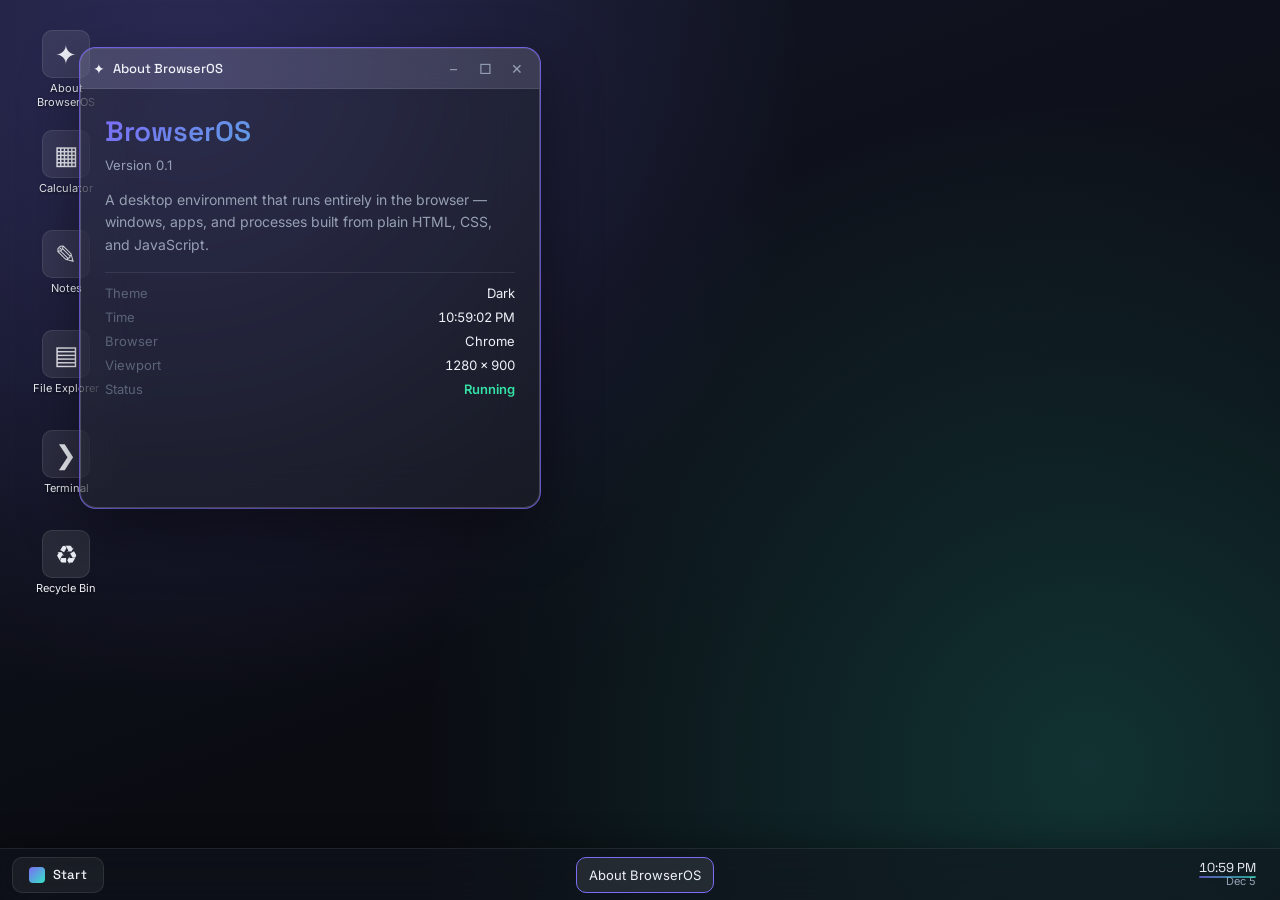
==== commit c7fce67c: "Add Settings app and system-wide preferences (V10) - Settings app with Appearance, Wallpaper, Deskto" ====
--- a/index.html
+++ b/index.html
@@ -24,7 +24,6 @@
   <link rel="stylesheet" href="styles/startMenu.css" />
   <link rel="stylesheet" href="styles/dialog.css" />
   <link rel="stylesheet" href="styles/window.css" />
-  <link rel="stylesheet" href="styles/notifications.css" />
 </head>
 <body>
   <div id="app-root"></div>
--- a/styles/variables.css
+++ b/styles/variables.css
@@ -4,46 +4,93 @@
  * come from here — never hardcode a hex value or a magic number in a
  * component stylesheet.
  *
- * Theme switching works by swapping the `data-theme` attribute on
- * <html>; ThemeManager (src/core/theme.js) is the only module allowed
- * to change that attribute.
+ * Appearance is driven entirely from <html>. ThemeManager
+ * (src/core/theme.js) is the only module allowed to change these
+ * attributes and inline custom properties:
+ *
+ *   data-theme          "dark" | "light"   → color blocks below
+ *   data-transparency   "on" | "off"       → glass vs opaque surfaces
+ *   data-motion-speed   "fast" | "normal" | "slow" → duration scales
+ *   data-reduced-motion "on" | "off"       → zero-duration motion
+ *   --color-accent-primary / -primary-strong / -secondary,
+ *   --color-text-on-accent                 → active accent preset
+ *   --blur-glass-level                     → blur intensity
+ *   --window-radius                        → window corner radius
+ *
+ * The accent values declared in the theme blocks are the default
+ * (Violet) preset, so the UI is correct even before ThemeManager runs.
+ * Every other accent token is derived from those four and must not be
+ * set anywhere else.
  */
 
 :root,
 [data-theme="dark"] {
+  color-scheme: dark;
+
   /* ---- Surfaces ---- */
   --color-bg-void: #0a0c12;
   --color-bg-void-gradient-a: #0a0c12;
   --color-bg-void-gradient-b: #131726;
 
+  /* Translucent overlays: hovers, fills, and borders layered on top of a surface. */
   --color-surface-glass: rgba(255, 255, 255, 0.055);
   --color-surface-glass-strong: rgba(255, 255, 255, 0.09);
   --color-surface-glass-border: rgba(255, 255, 255, 0.09);
   --color-surface-glass-border-strong: rgba(255, 255, 255, 0.16);
 
+  /* Container surfaces. Each has an opaque "-solid" twin used when transparency is off. */
+  --color-window-bg: rgba(255, 255, 255, 0.055);
+  --color-window-bg-solid: #151824;
+  --color-window-body-bg: rgba(10, 12, 18, 0.25);
   --color-taskbar-bg: rgba(18, 20, 30, 0.55);
+  --color-taskbar-bg-solid: #12141e;
   --color-taskbar-border: rgba(255, 255, 255, 0.08);
 
-  /* ---- Accent duo (signature) ---- */
+  /* Recessed areas inside a window: text areas, displays, inputs. */
+  --color-surface-inset: rgba(0, 0, 0, 0.22);
+  --color-backdrop: rgba(0, 0, 0, 0.35);
+  --color-scrollbar-thumb: rgba(255, 255, 255, 0.09);
+
+  /* ---- Accent (default preset; overridden live by ThemeManager) ---- */
   --color-accent-primary: #7c6cf6;
   --color-accent-primary-strong: #9d8bff;
   --color-accent-secondary: #34e2c6;
-  --color-accent-gradient: linear-gradient(135deg, var(--color-accent-primary) 0%, var(--color-accent-secondary) 100%);
+  --color-text-on-accent: #0a0c12;
 
   /* ---- Text ---- */
   --color-text-primary: #eef1f7;
   --color-text-secondary: #97a0b3;
   --color-text-tertiary: #5b6478;
-  --color-text-on-accent: #0a0c12;
 
   /* ---- Semantic ---- */
   --color-danger: #f2495c;
   --color-success: #34e2a6;
   --color-warning: #f5b955;
 
+  /* ---- Terminal content area (stays dark in every theme) ---- */
+  --color-terminal-bg: rgba(0, 0, 0, 0.35);
+  --color-terminal-text: var(--color-text-primary);
+  --color-terminal-text-muted: var(--color-text-secondary);
+  --color-terminal-prompt: var(--color-accent-secondary);
+  --color-terminal-caret: var(--color-accent-primary);
+  --color-terminal-error: var(--color-danger);
+
+  /* ---- Wallpaper glow intensity (tinted by the accent) ---- */
+  --wallpaper-glow-a-strength: 25%;
+  --wallpaper-glow-b-strength: 18%;
+
+  /* ---- Desktop icon label legibility over the wallpaper ---- */
+  --icon-label-shadow: 0 1px 3px rgba(0, 0, 0, 0.6);
+
+  /* ---- Elevation ---- */
+  --shadow-window: 0 20px 60px rgba(0, 0, 0, 0.45);
+  --shadow-taskbar: 0 -4px 30px rgba(0, 0, 0, 0.3);
+  --shadow-popover: 0 4px 12px rgba(0, 0, 0, 0.35);
+
   /* ---- Blur ---- */
-  --blur-glass: 24px;
-  --blur-glass-strong: 40px;
+  --blur-glass-level: 24px;
+  --blur-glass: var(--blur-glass-level);
+  --blur-glass-strong: calc(var(--blur-glass-level) * 5 / 3);
 
   /* ---- Radius ---- */
   --radius-sm: 6px;
@@ -51,6 +98,9 @@
   --radius-lg: 16px;
   --radius-xl: 22px;
   --radius-round: 999px;
+  --window-radius: 16px;
+  /* Large system panels (Start Menu, dialogs) scale with the window radius: 16px → 22px. */
+  --panel-radius: calc(var(--window-radius) * 1.375);
 
   /* ---- Spacing scale (4px base) ---- */
   --space-1: 4px;
@@ -74,21 +124,16 @@
   --text-xl: 20px;
   --text-2xl: 28px;
 
-  /* ---- Motion ---- */
+  /* ---- Motion (the "normal" scale; see speed blocks below) ---- */
   --ease-standard: cubic-bezier(0.16, 1, 0.3, 1);
   --ease-sharp: cubic-bezier(0.4, 0, 0.2, 1);
   --duration-fast: 120ms;
   --duration-normal: 220ms;
   --duration-slow: 400ms;
 
-  /* ---- Elevation ---- */
-  --shadow-window: 0 20px 60px rgba(0, 0, 0, 0.45);
-  --shadow-taskbar: 0 -4px 30px rgba(0, 0, 0, 0.3);
-  --shadow-focus-ring: 0 0 0 2px var(--color-bg-void), 0 0 0 4px var(--color-accent-primary);
-
   /* ---- Layout constants ---- */
   --taskbar-height: 52px;
-  --icon-grid-cell: 96px;
+  --icon-grid-cell: 100px; /* Medium icons, normal spacing; DesktopManager overrides it from settings. */
 
   /* ---- Window chrome ---- */
   --window-titlebar-height: 40px;
@@ -100,7 +145,6 @@
   /* ---- Desktop icons ---- */
   --icon-grid-inset: 24px;
   --icon-size: 48px;
-  --icon-selection-color: rgba(124, 108, 246, 0.28);
 
   /* ---- Context menu ---- */
   --context-menu-width: 220px;
@@ -108,10 +152,114 @@
   /* ---- Start menu ---- */
   --start-menu-width: 400px;
   --start-menu-max-height: 560px;
-}
-
+
+  /* ---- Derived accent tokens (theme-independent formulas) ---- */
+  --color-accent-gradient: linear-gradient(135deg, var(--color-accent-primary) 0%, var(--color-accent-secondary) 100%);
+  --color-accent-soft: color-mix(in srgb, var(--color-accent-primary) 16%, transparent);
+  --color-accent-ring-soft: color-mix(in srgb, var(--color-accent-primary) 35%, transparent);
+  --icon-selection-color: color-mix(in srgb, var(--color-accent-primary) 28%, transparent);
+  --shadow-focus-ring: 0 0 0 2px var(--color-bg-void), 0 0 0 4px var(--color-accent-primary);
+  --wallpaper-glow-a: color-mix(in srgb, var(--color-accent-primary) var(--wallpaper-glow-a-strength), transparent);
+  --wallpaper-glow-b: color-mix(in srgb, var(--color-accent-secondary) var(--wallpaper-glow-b-strength), transparent);
+}
+
+/* ------------------------------------------------------------------
+ * Light theme. Designed separately rather than inverted: overlays are
+ * tinted with a cool slate instead of black, container surfaces are
+ * near-white glass, text uses slate tones tuned for contrast on those
+ * surfaces, and shadows are softer and cooler.
+ * ------------------------------------------------------------------ */
+[data-theme="light"] {
+  color-scheme: light;
+
+  --color-bg-void: #e8ebf2;
+  --color-bg-void-gradient-a: #eef1f7;
+  --color-bg-void-gradient-b: #d8deea;
+
+  --color-surface-glass: rgba(20, 28, 48, 0.045);
+  --color-surface-glass-strong: rgba(20, 28, 48, 0.08);
+  --color-surface-glass-border: rgba(20, 28, 48, 0.1);
+  --color-surface-glass-border-strong: rgba(20, 28, 48, 0.18);
+
+  --color-window-bg: rgba(250, 251, 254, 0.72);
+  --color-window-bg-solid: #f7f8fb;
+  --color-window-body-bg: rgba(255, 255, 255, 0.45);
+  --color-taskbar-bg: rgba(246, 247, 251, 0.74);
+  --color-taskbar-bg-solid: #f2f4f8;
+  --color-taskbar-border: rgba(20, 28, 48, 0.1);
+
+  --color-surface-inset: rgba(255, 255, 255, 0.78);
+  --color-backdrop: rgba(30, 38, 58, 0.22);
+  --color-scrollbar-thumb: rgba(20, 28, 48, 0.22);
+
+  --color-accent-primary: #5b48d9;
+  --color-accent-primary-strong: #4a37c2;
+  --color-accent-secondary: #0f8a78;
+  --color-text-on-accent: #ffffff;
+
+  --color-text-primary: #151a26;
+  --color-text-secondary: #4a5366;
+  --color-text-tertiary: #6b7488;
+
+  --color-danger: #d42a42;
+  --color-success: #0b8a5f;
+  --color-warning: #a86710;
+
+  --color-terminal-bg: #1a1e2b;
+  --color-terminal-text: #e4e8f1;
+  --color-terminal-text-muted: #9ba4b6;
+  --color-terminal-prompt: color-mix(in srgb, var(--color-accent-secondary) 50%, #ffffff);
+  --color-terminal-caret: color-mix(in srgb, var(--color-accent-primary) 55%, #ffffff);
+  --color-terminal-error: #ff7086;
+
+  --wallpaper-glow-a-strength: 22%;
+  --wallpaper-glow-b-strength: 16%;
+
+  --icon-label-shadow: 0 1px 2px rgba(255, 255, 255, 0.85);
+
+  --shadow-window: 0 18px 50px rgba(30, 41, 66, 0.18), 0 2px 6px rgba(30, 41, 66, 0.08);
+  --shadow-taskbar: 0 -4px 24px rgba(30, 41, 66, 0.1);
+  --shadow-popover: 0 4px 12px rgba(30, 41, 66, 0.18);
+}
+
+/* ---- Transparency off: opaque containers, no blur ----
+ * The selected blur intensity stays in --blur-glass-level; only the
+ * applied tokens are overridden, so turning transparency back on
+ * restores the previous blur exactly.
+ */
+:root[data-transparency="off"] {
+  --blur-glass: 0px;
+  --blur-glass-strong: 0px;
+  --color-window-bg: var(--color-window-bg-solid);
+  --color-taskbar-bg: var(--color-taskbar-bg-solid);
+}
+
+/* ---- Animation speed scales ---- */
+:root[data-motion-speed="fast"] {
+  --duration-fast: 70ms;
+  --duration-normal: 130ms;
+  --duration-slow: 240ms;
+}
+
+:root[data-motion-speed="slow"] {
+  --duration-fast: 200ms;
+  --duration-normal: 380ms;
+  --duration-slow: 680ms;
+}
+
+/* ---- Reduced motion (effective state, resolved by ThemeManager) ----
+ * Declared after the speed scales so it always wins.
+ */
+:root[data-reduced-motion="on"] {
+  --duration-fast: 0ms;
+  --duration-normal: 0ms;
+  --duration-slow: 0ms;
+}
+
+/* Fallback only for the moment before ThemeManager has resolved the
+ * preference (or if it never runs). */
 @media (prefers-reduced-motion: reduce) {
-  :root {
+  :root:not([data-reduced-motion]) {
     --duration-fast: 0ms;
     --duration-normal: 0ms;
     --duration-slow: 0ms;
--- a/styles/main.css
+++ b/styles/main.css
@@ -62,7 +62,7 @@
 }
 
 ::-webkit-scrollbar-thumb {
-  background: var(--color-surface-glass-strong);
+  background: var(--color-scrollbar-thumb);
   border-radius: var(--radius-round);
 }
 
--- a/styles/desktop.css
+++ b/styles/desktop.css
@@ -11,15 +11,13 @@
   flex-direction: column;
 }
 
-/* ---- Wallpaper ---- */
+/* ---- Wallpaper ----
+ * Layer geometry only; the presets themselves live in wallpapers.css.
+ */
 .desktop__wallpaper {
   position: absolute;
   inset: 0;
   z-index: 0;
-  background:
-    radial-gradient(circle at 15% 10%, rgba(124, 108, 246, 0.25), transparent 45%),
-    radial-gradient(circle at 85% 85%, rgba(52, 226, 198, 0.18), transparent 50%),
-    linear-gradient(160deg, var(--color-bg-void-gradient-b) 0%, var(--color-bg-void-gradient-a) 65%);
 }
 
 /* ---- Icon grid ----
--- a/styles/wallpapers.css
+++ b/styles/wallpapers.css
@@ -0,0 +1,84 @@
+/**
+ * Desktop wallpaper presets.
+ *
+ * ThemeManager sets data-wallpaper on <html> from the wallpaper.preset
+ * setting and --wallpaper-dim from wallpaper.dim. Each preset below is
+ * built from theme tokens (--color-bg-void-gradient-*, accent colors),
+ * so every wallpaper adapts to the light and dark themes. The same
+ * rules style the previews in Settings (elements carrying
+ * data-wallpaper-preview), so a preview always matches the real thing.
+ *
+ * Preset ids must match WALLPAPER_PRESETS in settingsSchema.js.
+ */
+
+:root {
+  --wallpaper-dim-color: #000000;
+}
+
+:root[data-theme="light"] {
+  --wallpaper-dim-color: #ffffff;
+}
+
+/* ---- Aurora (default): accent-tinted glows ---- */
+.desktop__wallpaper,
+[data-wallpaper-preview="aurora"] {
+  background:
+    radial-gradient(circle at 15% 10%, var(--wallpaper-glow-a), transparent 45%),
+    radial-gradient(circle at 85% 85%, var(--wallpaper-glow-b), transparent 50%),
+    linear-gradient(160deg, var(--color-bg-void-gradient-b) 0%, var(--color-bg-void-gradient-a) 65%);
+}
+
+/* ---- Nebula: violet and magenta clouds ---- */
+:root[data-wallpaper="nebula"] .desktop__wallpaper,
+[data-wallpaper-preview="nebula"] {
+  background:
+    radial-gradient(ellipse at 70% 20%, rgba(186, 85, 211, 0.28), transparent 50%),
+    radial-gradient(ellipse at 25% 75%, rgba(88, 101, 242, 0.26), transparent 55%),
+    radial-gradient(circle at 50% 50%, rgba(236, 72, 153, 0.12), transparent 60%),
+    linear-gradient(200deg, var(--color-bg-void-gradient-b) 0%, var(--color-bg-void-gradient-a) 80%);
+}
+
+/* ---- Sunset: warm horizon ---- */
+:root[data-wallpaper="sunset"] .desktop__wallpaper,
+[data-wallpaper-preview="sunset"] {
+  background:
+    radial-gradient(ellipse at 50% 110%, rgba(251, 146, 60, 0.38), transparent 55%),
+    radial-gradient(ellipse at 15% 90%, rgba(244, 63, 94, 0.26), transparent 50%),
+    radial-gradient(ellipse at 85% 95%, rgba(250, 204, 21, 0.16), transparent 45%),
+    linear-gradient(180deg, var(--color-bg-void-gradient-a) 0%, var(--color-bg-void-gradient-b) 100%);
+}
+
+/* ---- Ocean: deep blue and teal ---- */
+:root[data-wallpaper="ocean"] .desktop__wallpaper,
+[data-wallpaper-preview="ocean"] {
+  background:
+    radial-gradient(ellipse at 20% 30%, rgba(14, 165, 233, 0.28), transparent 50%),
+    radial-gradient(ellipse at 80% 70%, rgba(20, 184, 166, 0.26), transparent 55%),
+    linear-gradient(170deg, var(--color-bg-void-gradient-b) 0%, var(--color-bg-void-gradient-a) 75%);
+}
+
+/* ---- Graphite: neutral, low-distraction ---- */
+:root[data-wallpaper="graphite"] .desktop__wallpaper,
+[data-wallpaper-preview="graphite"] {
+  background:
+    radial-gradient(circle at 50% 0%, var(--color-surface-glass-strong), transparent 60%),
+    repeating-linear-gradient(135deg, var(--color-surface-glass) 0 2px, transparent 2px 14px),
+    linear-gradient(180deg, var(--color-bg-void-gradient-b) 0%, var(--color-bg-void-gradient-a) 100%);
+}
+
+/* ---- Solid: the theme's base color ---- */
+:root[data-wallpaper="solid"] .desktop__wallpaper,
+[data-wallpaper-preview="solid"] {
+  background: var(--color-bg-void);
+}
+
+/* ---- Dimming overlay ---- */
+.desktop__wallpaper::after {
+  content: "";
+  position: absolute;
+  inset: 0;
+  background: var(--wallpaper-dim-color);
+  opacity: var(--wallpaper-dim, 0);
+  pointer-events: none;
+  transition: opacity var(--duration-normal) var(--ease-standard);
+}
--- a/styles/desktopIcon.css
+++ b/styles/desktopIcon.css
@@ -2,23 +2,35 @@
  * Desktop icon and rectangle-selection (marquee) styles. Positioning
  * (left/top) is set inline by DesktopIconView/DesktopManager — this
  * file only owns appearance and transitions.
+ *
+ * Icon dimensions come from custom properties DesktopManager writes on
+ * the icon layer from the desktop.iconSize / desktop.gridSpacing
+ * settings (see utils/desktopMetrics.js); the fallbacks below are the
+ * "medium" values. The icon layer also carries data-show-labels.
  */
 
 .desktop-icon {
   position: absolute;
-  width: 84px;
-  height: 88px;
+  width: var(--desktop-icon-width, 84px);
+  height: var(--desktop-icon-height, 92px);
   display: flex;
   flex-direction: column;
   align-items: center;
-  gap: var(--space-1);
-  padding: var(--space-2) var(--space-1);
+  gap: var(--desktop-icon-gap, 3px);
+  padding: var(--desktop-icon-padding, 6px 4px);
   border-radius: var(--radius-md);
   cursor: default;
   touch-action: none;
   transition: left var(--duration-normal) var(--ease-standard),
               top var(--duration-normal) var(--ease-standard),
+              width var(--duration-normal) var(--ease-standard),
+              height var(--duration-normal) var(--ease-standard),
               background var(--duration-fast) var(--ease-sharp);
+}
+
+/* Hidden by a desktop visibility preference. */
+.desktop-icon[hidden] {
+  display: none;
 }
 
 .desktop-icon:hover {
@@ -59,24 +71,34 @@
   display: flex;
   align-items: center;
   justify-content: center;
-  font-size: 26px;
+  flex-shrink: 0;
+  font-size: var(--desktop-icon-glyph-font, 26px);
   border-radius: var(--radius-md);
   background: var(--color-surface-glass-strong);
   border: 1px solid var(--color-surface-glass-border);
 }
 
 .desktop-icon__label {
-  font-size: var(--text-xs);
+  /* The icon box is sized for exactly two label lines (see
+   * desktopMetrics.js); never let flex shrink the label below that. */
+  flex-shrink: 0;
+  font-size: var(--desktop-icon-label-font, var(--text-xs));
   color: var(--color-text-primary);
   text-align: center;
-  line-height: 1.3;
+  line-height: var(--desktop-icon-label-line-height, 1.3);
   max-width: 100%;
   overflow: hidden;
   text-overflow: ellipsis;
   display: -webkit-box;
   -webkit-line-clamp: 2;
   -webkit-box-orient: vertical;
-  text-shadow: 0 1px 3px rgba(0, 0, 0, 0.6);
+  text-shadow: var(--icon-label-shadow);
+}
+
+/* Labels hidden by preference: removed visually only. The icon keeps
+ * its aria-label, and an inline rename still shows its input. */
+.desktop__icon-grid[data-show-labels="off"] .desktop-icon__label {
+  display: none;
 }
 
 /* ---- Inline rename ---- */
@@ -95,7 +117,7 @@
 
 .desktop-icon__rename-input:focus-visible {
   outline: none;
-  box-shadow: 0 0 0 2px rgba(124, 108, 246, 0.35);
+  box-shadow: 0 0 0 2px var(--color-accent-ring-soft);
 }
 
 .desktop-icon__rename-error {
@@ -113,7 +135,7 @@
   font-size: var(--text-xs);
   line-height: 1.3;
   text-align: center;
-  box-shadow: 0 4px 12px rgba(0, 0, 0, 0.35);
+  box-shadow: var(--shadow-popover);
   display: none;
 }
 
@@ -135,8 +157,6 @@
   border-radius: var(--radius-sm);
 }
 
-@media (prefers-reduced-motion: reduce) {
-  .desktop-icon {
-    transition: none;
-  }
+:root[data-reduced-motion="on"] .desktop-icon {
+  transition: none;
 }
--- a/styles/contextMenu.css
+++ b/styles/contextMenu.css
@@ -40,12 +40,12 @@
 }
 
 .context-menu__item:hover {
-  background: var(--color-surface-glass-strong);
+  background: var(--color-accent-soft);
 }
 
 .context-menu__item:focus-visible {
   outline: none;
-  background: var(--color-surface-glass-strong);
+  background: var(--color-accent-soft);
   box-shadow: inset 0 0 0 1px var(--color-accent-primary);
 }
 
@@ -63,7 +63,7 @@
 }
 
 .context-menu__item--submenu-open {
-  background: var(--color-surface-glass-strong);
+  background: var(--color-accent-soft);
 }
 
 .context-menu__item-label {
@@ -79,14 +79,26 @@
   font-size: var(--text-md);
 }
 
+.context-menu__item--checkable {
+  gap: var(--space-1);
+  padding-left: var(--space-2);
+}
+
+.context-menu__item-check {
+  flex-shrink: 0;
+  width: 16px;
+  text-align: center;
+  font-size: var(--text-xs);
+  font-weight: 700;
+  color: var(--color-accent-primary);
+}
+
 .context-menu__separator {
   height: 1px;
   margin: var(--space-1) var(--space-2);
   background: var(--color-surface-glass-border);
 }
 
-@media (prefers-reduced-motion: reduce) {
-  .context-menu {
-    transition: none;
-  }
+:root[data-reduced-motion="on"] .context-menu {
+  transition: none;
 }
--- a/styles/startMenu.css
+++ b/styles/startMenu.css
@@ -12,7 +12,7 @@
   max-height: var(--start-menu-max-height);
   display: flex;
   flex-direction: column;
-  border-radius: var(--radius-xl);
+  border-radius: var(--panel-radius);
   background: var(--color-taskbar-bg);
   border: 1px solid var(--color-surface-glass-border);
   backdrop-filter: blur(var(--blur-glass-strong));
@@ -254,8 +254,6 @@
   cursor: not-allowed;
 }
 
-@media (prefers-reduced-motion: reduce) {
-  .start-menu {
-    transition: none;
-  }
-}
+:root[data-reduced-motion="on"] .start-menu {
+  transition: none;
+}
--- a/styles/dialog.css
+++ b/styles/dialog.css
@@ -37,19 +37,6 @@
               transform var(--duration-normal) var(--ease-standard);
 }
 
-/* Wider panel for form dialogs (event editor, folder picker). */
-.dialog--wide {
-  width: min(560px, calc(100vw - var(--space-6)));
-  max-height: calc(100vh - var(--space-7));
-  display: flex;
-  flex-direction: column;
-}
-
-.dialog--wide .dialog__body {
-  min-height: 0;
-  overflow-y: auto;
-}
-
 .dialog--visible {
   opacity: 1;
   transform: scale(1) translateY(0);
@@ -117,108 +104,6 @@
 
 .dialog__button--danger:hover {
   filter: brightness(1.1);
-}
-
-.dialog__message--detail {
-  margin-top: var(--space-2);
-  font-size: var(--text-xs);
-  color: var(--color-text-tertiary);
-  overflow-wrap: anywhere;
-}
-
-/* ---- Form fields (prompt and form dialogs) ---- */
-.dialog__form {
-  display: flex;
-  flex-direction: column;
-  gap: var(--space-2);
-}
-
-.dialog__form-row {
-  display: flex;
-  flex-wrap: wrap;
-  gap: var(--space-3);
-}
-
-.dialog__form-row > .dialog__field {
-  flex: 1 1 140px;
-  min-width: 0;
-}
-
-.dialog__field {
-  display: flex;
-  flex-direction: column;
-  gap: var(--space-1);
-}
-
-.dialog__field[hidden],
-.dialog__form-row[hidden] {
-  display: none;
-}
-
-.dialog__field--inline {
-  flex-direction: row;
-  align-items: center;
-  gap: var(--space-2);
-}
-
-.dialog__label {
-  font-size: var(--text-xs);
-  font-weight: 600;
-  color: var(--color-text-secondary);
-}
-
-.dialog__input,
-.dialog__select,
-.dialog__textarea {
-  width: 100%;
-  min-height: 34px;
-  padding: var(--space-1) var(--space-3);
-  border-radius: var(--radius-md);
-  border: 1px solid var(--color-surface-glass-border-strong);
-  background: var(--color-surface-inset);
-  color: var(--color-text-primary);
-  font-family: var(--font-body);
-  font-size: var(--text-sm);
-  color-scheme: inherit;
-}
-
-.dialog__textarea {
-  min-height: 72px;
-  padding: var(--space-2) var(--space-3);
-  resize: vertical;
-  line-height: 1.5;
-}
-
-.dialog__input:focus-visible,
-.dialog__select:focus-visible,
-.dialog__textarea:focus-visible {
-  outline: none;
-  border-color: var(--color-accent-primary);
-  box-shadow: 0 0 0 3px var(--color-accent-ring-soft);
-}
-
-.dialog__input[aria-invalid="true"] {
-  border-color: var(--color-danger);
-}
-
-.dialog__input:disabled {
-  opacity: 0.5;
-}
-
-.dialog__select option {
-  background: var(--color-window-bg-solid);
-  color: var(--color-text-primary);
-}
-
-.dialog__error {
-  margin: 0;
-  min-height: 1em;
-  font-size: var(--text-xs);
-  color: var(--color-danger);
-}
-
-.dialog__error:empty {
-  display: none;
 }
 
 /* ---- Properties list ---- */
--- a/styles/window.css
+++ b/styles/window.css
@@ -8,9 +8,9 @@
   position: absolute;
   display: flex;
   flex-direction: column;
-  border-radius: var(--radius-lg);
+  border-radius: var(--window-radius);
   overflow: hidden;
-  background: var(--color-surface-glass);
+  background: var(--color-window-bg);
   border: 1px solid var(--color-surface-glass-border);
   backdrop-filter: blur(var(--blur-glass));
   -webkit-backdrop-filter: blur(var(--blur-glass));
@@ -37,6 +37,8 @@
   display: none;
 }
 
+/* Maximized windows fill the desktop edge to edge, so they never take
+ * the user's corner radius. */
 .window--maximized {
   border-radius: 0;
 }
@@ -124,7 +126,7 @@
 .window__body {
   flex: 1;
   overflow: auto;
-  background: rgba(10, 12, 18, 0.25);
+  background: var(--color-window-body-bg);
   padding: var(--space-5);
   color: var(--color-text-primary);
   font-family: var(--font-body);
@@ -175,8 +177,6 @@
   display: none;
 }
 
-@media (prefers-reduced-motion: reduce) {
-  .window {
-    transition: none;
-  }
+:root[data-reduced-motion="on"] .window {
+  transition: none;
 }
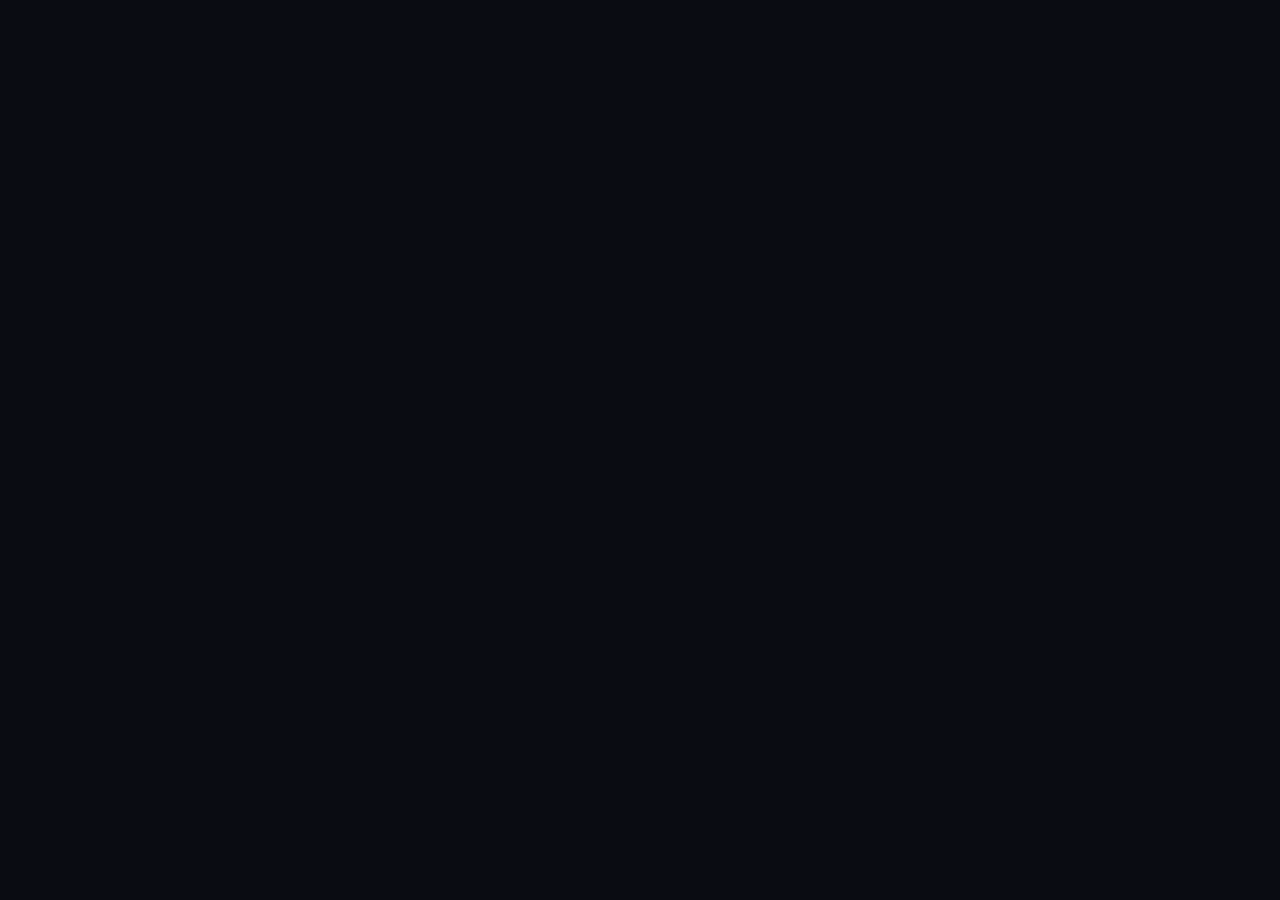
==== commit 4a174599: "Add Browser, bookmarks, history, and Download Manager (V13) Browser - New Browser app: tabs (favicon" ====
--- a/index.html
+++ b/index.html
@@ -24,6 +24,9 @@
   <link rel="stylesheet" href="styles/startMenu.css" />
   <link rel="stylesheet" href="styles/dialog.css" />
   <link rel="stylesheet" href="styles/window.css" />
+  <link rel="stylesheet" href="styles/notifications.css" />
+  <link rel="stylesheet" href="styles/shell.css" />
+  <link rel="stylesheet" href="styles/downloads.css" />
 </head>
 <body>
   <div id="app-root"></div>
--- a/styles/notifications.css
+++ b/styles/notifications.css
@@ -0,0 +1,139 @@
+/**
+ * Notification stack (NotificationView). Sits above windows and the
+ * taskbar, bottom-right, and uses the same glass, accent, radius, and
+ * motion tokens as every other system panel.
+ */
+
+.notification-stack {
+  position: fixed;
+  right: var(--space-4);
+  bottom: calc(var(--taskbar-height) + var(--space-3));
+  z-index: 150;
+  width: min(360px, calc(100vw - var(--space-6)));
+  pointer-events: none;
+}
+
+.notification-stack__list {
+  display: flex;
+  flex-direction: column-reverse;
+  gap: var(--space-2);
+}
+
+.notification {
+  display: flex;
+  align-items: flex-start;
+  gap: var(--space-3);
+  padding: var(--space-3) var(--space-3) var(--space-3) var(--space-4);
+  border-radius: var(--panel-radius);
+  background: var(--color-taskbar-bg);
+  border: 1px solid var(--color-surface-glass-border);
+  backdrop-filter: blur(var(--blur-glass-strong));
+  -webkit-backdrop-filter: blur(var(--blur-glass-strong));
+  box-shadow: var(--shadow-window);
+  pointer-events: auto;
+  opacity: 0;
+  transform: translateX(16px);
+  transition: opacity var(--duration-normal) var(--ease-standard),
+              transform var(--duration-normal) var(--ease-standard);
+}
+
+.notification--visible {
+  opacity: 1;
+  transform: translateX(0);
+}
+
+.notification--leaving {
+  opacity: 0;
+  transform: translateX(16px);
+}
+
+.notification--alarm {
+  border-color: var(--color-accent-primary);
+  box-shadow: var(--shadow-window), 0 0 0 1px var(--color-accent-primary);
+}
+
+.notification__icon {
+  flex-shrink: 0;
+  width: 32px;
+  height: 32px;
+  display: flex;
+  align-items: center;
+  justify-content: center;
+  border-radius: var(--radius-md);
+  background: var(--color-accent-gradient);
+  color: var(--color-text-on-accent);
+  font-size: var(--text-md);
+}
+
+.notification__content {
+  flex: 1;
+  min-width: 0;
+}
+
+.notification__title {
+  margin: 0;
+  font-family: var(--font-display);
+  font-size: var(--text-md);
+  font-weight: 600;
+  color: var(--color-text-primary);
+  overflow-wrap: anywhere;
+}
+
+.notification__body {
+  margin: 2px 0 0;
+  font-size: var(--text-sm);
+  line-height: 1.45;
+  color: var(--color-text-secondary);
+  overflow-wrap: anywhere;
+}
+
+.notification__actions {
+  display: flex;
+  flex-wrap: wrap;
+  gap: var(--space-2);
+  margin-top: var(--space-2);
+}
+
+.notification__action {
+  height: 28px;
+  padding: 0 var(--space-3);
+  border-radius: var(--radius-sm);
+  border: 1px solid var(--color-surface-glass-border-strong);
+  background: var(--color-surface-glass);
+  font-size: var(--text-xs);
+  font-weight: 500;
+  color: var(--color-text-primary);
+  transition: background var(--duration-fast) var(--ease-sharp);
+}
+
+.notification__action:hover {
+  background: var(--color-surface-glass-strong);
+}
+
+.notification__action--primary {
+  border-color: transparent;
+  background: var(--color-accent-primary);
+  color: var(--color-text-on-accent);
+}
+
+.notification__action--primary:hover {
+  background: var(--color-accent-primary-strong);
+}
+
+.notification__close {
+  flex-shrink: 0;
+  width: 24px;
+  height: 24px;
+  border-radius: var(--radius-sm);
+  font-size: var(--text-xs);
+  color: var(--color-text-tertiary);
+}
+
+.notification__close:hover {
+  background: var(--color-surface-glass-strong);
+  color: var(--color-text-primary);
+}
+
+:root[data-reduced-motion="on"] .notification {
+  transform: none;
+}
--- a/styles/downloads.css
+++ b/styles/downloads.css
@@ -0,0 +1,201 @@
+/**
+ * The download list (src/components/downloads/downloadList.js), shared
+ * by the Downloads window and the Browser's downloads panel and sidebar.
+ */
+
+.download-list__items {
+  display: flex;
+  flex-direction: column;
+  gap: var(--space-2);
+  margin: 0;
+  padding: 0;
+  list-style: none;
+}
+
+.download-list__empty {
+  margin: 0;
+  padding: var(--space-6) var(--space-3);
+  text-align: center;
+  font-size: var(--text-sm);
+  color: var(--color-text-tertiary);
+}
+
+.download-list__empty[hidden] {
+  display: none;
+}
+
+.download-item {
+  display: flex;
+  align-items: flex-start;
+  gap: var(--space-3);
+  padding: var(--space-3);
+  border-radius: var(--radius-md);
+  background: var(--color-surface-glass);
+  border: 1px solid var(--color-surface-glass-border);
+}
+
+.download-item--selected {
+  border-color: var(--color-accent-primary);
+  box-shadow: 0 0 0 1px var(--color-accent-primary);
+}
+
+.download-item__icon {
+  flex-shrink: 0;
+  width: 34px;
+  height: 34px;
+  display: flex;
+  align-items: center;
+  justify-content: center;
+  border-radius: var(--radius-sm);
+  background: var(--color-accent-soft);
+  color: var(--color-accent-primary);
+  font-size: 18px;
+}
+
+.download-item[data-status="failed"] .download-item__icon,
+.download-item[data-status="interrupted"] .download-item__icon {
+  background: color-mix(in srgb, var(--color-danger) 15%, transparent);
+  color: var(--color-danger);
+}
+
+.download-item[data-status="cancelled"] .download-item__icon {
+  background: var(--color-surface-glass-strong);
+  color: var(--color-text-tertiary);
+}
+
+.download-item__body {
+  flex: 1;
+  min-width: 0;
+  display: flex;
+  flex-direction: column;
+  gap: 3px;
+}
+
+.download-item__name {
+  font-size: var(--text-sm);
+  font-weight: 600;
+  overflow: hidden;
+  text-overflow: ellipsis;
+  white-space: nowrap;
+}
+
+.download-item[data-status="cancelled"] .download-item__name {
+  text-decoration: line-through;
+  color: var(--color-text-secondary);
+}
+
+.download-item__status {
+  font-size: var(--text-xs);
+  color: var(--color-text-secondary);
+  font-variant-numeric: tabular-nums;
+}
+
+.download-item__details {
+  font-size: 11px;
+  color: var(--color-text-tertiary);
+  overflow-wrap: anywhere;
+}
+
+.download-item__details[hidden],
+.download-item__error[hidden],
+.download-item__progress[hidden] {
+  display: none;
+}
+
+.download-item__error {
+  font-size: var(--text-xs);
+  line-height: 1.4;
+  color: var(--color-danger);
+}
+
+.download-item__progress {
+  position: relative;
+  display: block;
+  height: 4px;
+  margin: 2px 0;
+  border-radius: var(--radius-round);
+  background: var(--color-surface-glass-strong);
+  overflow: hidden;
+}
+
+.download-item__progress-fill {
+  display: block;
+  width: 0;
+  height: 100%;
+  border-radius: inherit;
+  background: var(--color-accent-gradient);
+  transition: width var(--duration-fast) linear;
+}
+
+.download-item__progress--indeterminate .download-item__progress-fill {
+  width: 30%;
+  animation: download-indeterminate 1.2s ease-in-out infinite;
+}
+
+@keyframes download-indeterminate {
+  from {
+    transform: translateX(-100%);
+  }
+  to {
+    transform: translateX(340%);
+  }
+}
+
+:root[data-reduced-motion="on"] .download-item__progress--indeterminate .download-item__progress-fill {
+  animation: none;
+  width: 100%;
+  opacity: 0.5;
+}
+
+.download-item__actions {
+  display: flex;
+  flex-wrap: wrap;
+  justify-content: flex-end;
+  gap: var(--space-1);
+  max-width: 50%;
+}
+
+.download-item__action {
+  display: inline-flex;
+  align-items: center;
+  gap: var(--space-1);
+  height: 28px;
+  padding: 0 var(--space-2);
+  border-radius: var(--radius-sm);
+  font-size: var(--text-xs);
+  color: var(--color-accent-primary);
+}
+
+.download-item__action .os-icon {
+  font-size: 14px;
+}
+
+.download-item__action:hover {
+  background: var(--color-accent-soft);
+}
+
+.download-item__action--danger {
+  color: var(--color-danger);
+}
+
+.download-item__action:focus-visible {
+  outline: 2px solid var(--color-accent-primary);
+  outline-offset: 1px;
+}
+
+.download-list--compact .download-item {
+  padding: var(--space-2);
+  gap: var(--space-2);
+}
+
+.download-list--compact .download-item__icon {
+  width: 28px;
+  height: 28px;
+  font-size: 15px;
+}
+
+.download-list--compact .download-item__action {
+  width: 28px;
+  padding: 0;
+  justify-content: center;
+}
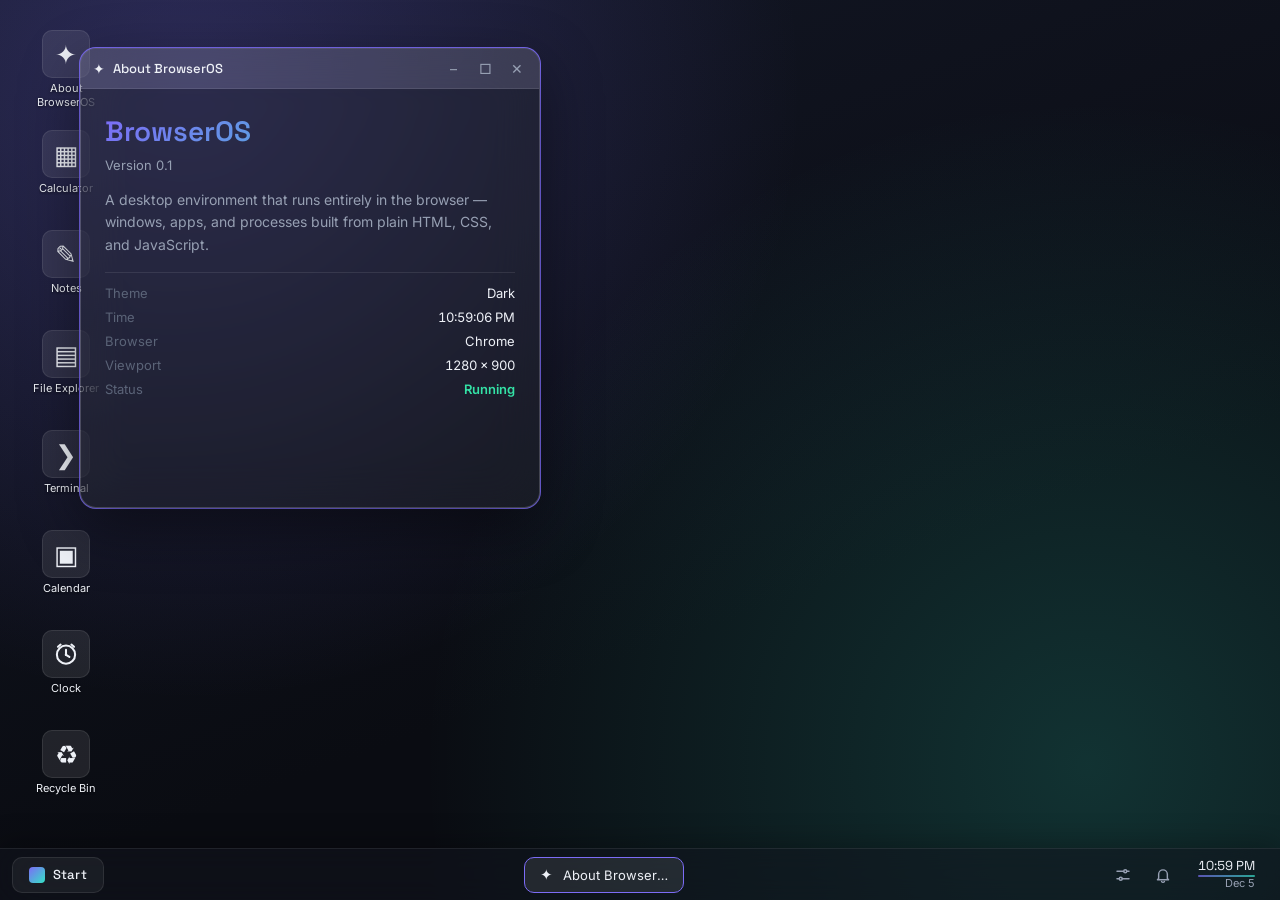
==== commit a91210cc: "Add system shell, notifications, Task Manager, and services (V12) Clock icon - Replaced the alarm-cl" ====
--- a/index.html
+++ b/index.html
@@ -26,7 +26,6 @@
   <link rel="stylesheet" href="styles/window.css" />
   <link rel="stylesheet" href="styles/notifications.css" />
   <link rel="stylesheet" href="styles/shell.css" />
-  <link rel="stylesheet" href="styles/downloads.css" />
 </head>
 <body>
   <div id="app-root"></div>
--- a/styles/main.css
+++ b/styles/main.css
@@ -69,3 +69,15 @@
 ::-webkit-scrollbar-track {
   background: transparent;
 }
+
+/* Built-in line icons (src/utils/icons.js). Sized in em so they scale
+ * with whatever glyph styles their container sets, and drawn with
+ * currentColor so they follow theme and accent like text glyphs. */
+.os-icon {
+  display: inline-block;
+  width: 1em;
+  height: 1em;
+  flex-shrink: 0;
+  vertical-align: -0.14em;
+  overflow: visible;
+}
--- a/styles/desktop.css
+++ b/styles/desktop.css
@@ -1,7 +1,7 @@
 /**
- * Desktop shell: wallpaper layer, icon grid container, taskbar, clock.
- * No window chrome lives here — that arrives with windowManager.js
- * in a later step.
+ * Desktop shell: wallpaper layer, icon grid container, window layer,
+ * and taskbar. Window chrome lives in window.css; the system tray and
+ * its panels live in shell.css.
  */
 
 .desktop {
@@ -156,45 +156,31 @@
   letter-spacing: 0.01em;
 }
 
-/* ---- Clock / tray ---- */
-.clock {
-  display: flex;
-  flex-direction: column;
-  align-items: flex-end;
-  justify-content: center;
-  height: 36px;
-  padding: 0 var(--space-3);
-  border-radius: var(--radius-md);
-  cursor: default;
-  transition: background var(--duration-fast) var(--ease-sharp);
+/* ---- Taskbar button icon and label ----
+ * The system tray (clock, notifications, Quick Settings) is styled in
+ * styles/shell.css.
+ */
+.taskbar-window-button {
+  gap: var(--space-2);
 }
 
-.clock:hover {
-  background: var(--color-surface-glass);
+.taskbar-window-button__icon {
+  flex-shrink: 0;
+  display: flex;
+  align-items: center;
+  justify-content: center;
+  width: 18px;
+  font-size: 15px;
+  line-height: 1;
 }
 
-.clock__time {
-  font-family: var(--font-display);
-  font-size: var(--text-sm);
-  font-variant-numeric: tabular-nums;
-  line-height: 1.1;
-  position: relative;
+.taskbar-window-button__label {
+  min-width: 0;
+  overflow: hidden;
+  text-overflow: ellipsis;
 }
 
-.clock__time::after {
-  content: "";
-  position: absolute;
-  left: 0;
-  bottom: -3px;
-  width: 100%;
-  height: 2px;
-  border-radius: var(--radius-round);
-  background: var(--color-accent-gradient);
-  opacity: 0.7;
+.taskbar-window-button:focus-visible {
+  outline: 2px solid var(--color-accent-primary);
+  outline-offset: 1px;
 }
-
-.clock__date {
-  font-size: var(--text-xs);
-  color: var(--color-text-secondary);
-  line-height: 1.2;
-}
--- a/styles/notifications.css
+++ b/styles/notifications.css
@@ -1,16 +1,19 @@
 /**
- * Notification stack (NotificationView). Sits above windows and the
- * taskbar, bottom-right, and uses the same glass, accent, radius, and
- * motion tokens as every other system panel.
+ * Notification banners (NotificationView). Sit above windows and the
+ * taskbar, bottom-right, and use the same glass, accent, radius, and
+ * motion tokens as every other system panel. The type (info, success,
+ * warning, error) colors the icon tile; alarms get an accent outline.
  */
 
 .notification-stack {
   position: fixed;
-  right: var(--space-4);
+  /* --shell-panel-inset: width taken by an open tray panel (TrayManager). */
+  right: calc(var(--space-4) + var(--shell-panel-inset, 0px));
   bottom: calc(var(--taskbar-height) + var(--space-3));
   z-index: 150;
   width: min(360px, calc(100vw - var(--space-6)));
   pointer-events: none;
+  transition: right var(--duration-normal) var(--ease-standard);
 }
 
 .notification-stack__list {
@@ -20,10 +23,10 @@
 }
 
 .notification {
+  --notification-tone: var(--color-accent-primary);
+  position: relative;
   display: flex;
-  align-items: flex-start;
-  gap: var(--space-3);
-  padding: var(--space-3) var(--space-3) var(--space-3) var(--space-4);
+  flex-direction: column;
   border-radius: var(--panel-radius);
   background: var(--color-taskbar-bg);
   border: 1px solid var(--color-surface-glass-border);
@@ -35,6 +38,18 @@
   transform: translateX(16px);
   transition: opacity var(--duration-normal) var(--ease-standard),
               transform var(--duration-normal) var(--ease-standard);
+}
+
+.notification--success {
+  --notification-tone: var(--color-success);
+}
+
+.notification--warning {
+  --notification-tone: var(--color-warning);
+}
+
+.notification--error {
+  --notification-tone: var(--color-danger);
 }
 
 .notification--visible {
@@ -52,6 +67,26 @@
   box-shadow: var(--shadow-window), 0 0 0 1px var(--color-accent-primary);
 }
 
+.notification__main {
+  display: flex;
+  align-items: flex-start;
+  gap: var(--space-3);
+  width: 100%;
+  padding: var(--space-3) calc(var(--space-3) + 28px) var(--space-3) var(--space-4);
+  border-radius: var(--panel-radius);
+  text-align: left;
+  cursor: pointer;
+}
+
+.notification__main:hover {
+  background: color-mix(in srgb, var(--color-surface-glass-strong) 60%, transparent);
+}
+
+.notification__main:focus-visible {
+  outline: 2px solid var(--color-accent-primary);
+  outline-offset: -2px;
+}
+
 .notification__icon {
   flex-shrink: 0;
   width: 32px;
@@ -60,14 +95,28 @@
   align-items: center;
   justify-content: center;
   border-radius: var(--radius-md);
+  background: color-mix(in srgb, var(--notification-tone) 18%, transparent);
+  color: var(--notification-tone);
+  font-size: 18px;
+}
+
+.notification--info .notification__icon,
+.notification--alarm .notification__icon {
   background: var(--color-accent-gradient);
   color: var(--color-text-on-accent);
-  font-size: var(--text-md);
 }
 
 .notification__content {
   flex: 1;
   min-width: 0;
+  display: flex;
+  flex-direction: column;
+  gap: 1px;
+}
+
+.notification__meta {
+  font-size: var(--text-xs);
+  color: var(--color-text-tertiary);
 }
 
 .notification__title {
@@ -91,7 +140,7 @@
   display: flex;
   flex-wrap: wrap;
   gap: var(--space-2);
-  margin-top: var(--space-2);
+  padding: 0 var(--space-3) var(--space-3) calc(var(--space-4) + 32px + var(--space-3));
 }
 
 .notification__action {
@@ -121,11 +170,16 @@
 }
 
 .notification__close {
-  flex-shrink: 0;
-  width: 24px;
-  height: 24px;
+  position: absolute;
+  top: var(--space-2);
+  right: var(--space-2);
+  width: 26px;
+  height: 26px;
+  display: flex;
+  align-items: center;
+  justify-content: center;
   border-radius: var(--radius-sm);
-  font-size: var(--text-xs);
+  font-size: 14px;
   color: var(--color-text-tertiary);
 }
 
--- a/styles/shell.css
+++ b/styles/shell.css
@@ -0,0 +1,864 @@
+/**
+ * System shell: tray buttons, the floating panels they open (Notification
+ * Center, Quick Settings, date panel), and the controls shared by those
+ * panels. Built only from design tokens, so theme, accent, transparency,
+ * and motion settings apply automatically.
+ *
+ * Panels stack above application windows (z-index 95; the window layer
+ * is its own stacking context at z-index 5) and below notification
+ * banners and dialogs.
+ */
+
+/* ---- Tray ---- */
+.tray {
+  display: flex;
+  align-items: center;
+  gap: var(--space-1);
+}
+
+.tray-button {
+  position: relative;
+  display: flex;
+  align-items: center;
+  justify-content: center;
+  height: 36px;
+  min-width: 36px;
+  padding: 0 var(--space-2);
+  border-radius: var(--radius-md);
+  border: 1px solid transparent;
+  color: var(--color-text-secondary);
+  transition: background var(--duration-fast) var(--ease-sharp),
+              color var(--duration-fast) var(--ease-sharp),
+              border-color var(--duration-fast) var(--ease-sharp);
+}
+
+.tray-button:hover,
+.tray-button--open {
+  background: var(--color-surface-glass);
+  color: var(--color-text-primary);
+}
+
+.tray-button--open {
+  border-color: var(--color-surface-glass-border-strong);
+}
+
+.tray-button:focus-visible {
+  outline: 2px solid var(--color-accent-primary);
+  outline-offset: 1px;
+}
+
+.tray-button__icon {
+  display: flex;
+  font-size: 18px;
+  line-height: 1;
+}
+
+.tray-button--dnd {
+  color: var(--color-accent-primary);
+}
+
+.tray-badge {
+  position: absolute;
+  top: 3px;
+  right: 2px;
+  min-width: 16px;
+  height: 16px;
+  padding: 0 4px;
+  border-radius: var(--radius-round);
+  background: var(--color-accent-primary);
+  color: var(--color-text-on-accent);
+  font-size: 10px;
+  font-weight: 700;
+  line-height: 16px;
+  text-align: center;
+  font-variant-numeric: tabular-nums;
+}
+
+.tray-badge[hidden] {
+  display: none;
+}
+
+.tray-clock {
+  flex-direction: column;
+  align-items: flex-end;
+  padding: 0 var(--space-3);
+  color: var(--color-text-primary);
+}
+
+.tray-clock__time {
+  position: relative;
+  font-family: var(--font-display);
+  font-size: var(--text-sm);
+  font-variant-numeric: tabular-nums;
+  line-height: 1.1;
+}
+
+.tray-clock__time::after {
+  content: "";
+  position: absolute;
+  left: 0;
+  bottom: -3px;
+  width: 100%;
+  height: 2px;
+  border-radius: var(--radius-round);
+  background: var(--color-accent-gradient);
+  opacity: 0.7;
+}
+
+.tray-clock__date {
+  font-size: var(--text-xs);
+  color: var(--color-text-secondary);
+  line-height: 1.2;
+}
+
+.tray-clock__time[hidden],
+.tray-clock__date[hidden] {
+  display: none;
+}
+
+.tray-clock__time:not([hidden]) + .tray-clock__date {
+  margin-top: 3px;
+}
+
+.tray-clock--compact {
+  padding: 0 var(--space-2);
+}
+
+/* ---- Panel frame ---- */
+.shell-panel {
+  position: fixed;
+  bottom: calc(var(--taskbar-height) + var(--space-2));
+  right: var(--space-3);
+  z-index: 95;
+  max-height: calc(100vh - var(--taskbar-height) - var(--space-6));
+  display: flex;
+  flex-direction: column;
+  overflow: hidden;
+  border-radius: var(--panel-radius);
+  background: var(--color-taskbar-bg);
+  border: 1px solid var(--color-surface-glass-border);
+  backdrop-filter: blur(var(--blur-glass-strong));
+  -webkit-backdrop-filter: blur(var(--blur-glass-strong));
+  box-shadow: var(--shadow-window);
+  color: var(--color-text-primary);
+  opacity: 0;
+  transform: translateY(8px);
+  transition: opacity var(--duration-fast) var(--ease-standard),
+              transform var(--duration-fast) var(--ease-standard);
+}
+
+.shell-panel[hidden] {
+  display: none;
+}
+
+.shell-panel--visible {
+  opacity: 1;
+  transform: translateY(0);
+}
+
+.shell-panel:focus-visible {
+  outline: 2px solid var(--color-accent-primary);
+  outline-offset: -2px;
+}
+
+.shell-panel--notifications {
+  width: min(380px, calc(100vw - var(--space-6)));
+  height: min(560px, calc(100vh - var(--taskbar-height) - var(--space-6)));
+}
+
+.shell-panel--quick {
+  width: min(360px, calc(100vw - var(--space-6)));
+}
+
+.shell-panel--date {
+  width: min(320px, calc(100vw - var(--space-6)));
+}
+
+.shell-panel > * {
+  min-height: 0;
+  display: flex;
+  flex-direction: column;
+  flex: 1;
+}
+
+.shell-panel__header {
+  display: flex;
+  align-items: center;
+  justify-content: space-between;
+  gap: var(--space-3);
+  padding: var(--space-3) var(--space-4);
+}
+
+.shell-panel__title {
+  margin: 0;
+  font-family: var(--font-display);
+  font-size: var(--text-md);
+  font-weight: 600;
+}
+
+.shell-panel__footer {
+  display: flex;
+  align-items: center;
+  justify-content: space-between;
+  gap: var(--space-2);
+  padding: var(--space-2) var(--space-3);
+  border-top: 1px solid var(--color-surface-glass-border);
+}
+
+:root[data-reduced-motion="on"] .shell-panel {
+  transform: none;
+}
+
+/* ---- Shared controls ---- */
+.shell-text-button {
+  display: inline-flex;
+  align-items: center;
+  gap: var(--space-2);
+  height: 30px;
+  padding: 0 var(--space-3);
+  border-radius: var(--radius-sm);
+  font-size: var(--text-sm);
+  color: var(--color-accent-primary);
+}
+
+.shell-text-button:hover:not(:disabled) {
+  background: var(--color-accent-soft);
+}
+
+.shell-text-button:disabled {
+  color: var(--color-text-tertiary);
+  cursor: default;
+}
+
+.shell-icon-button {
+  flex-shrink: 0;
+  width: 30px;
+  height: 30px;
+  display: inline-flex;
+  align-items: center;
+  justify-content: center;
+  border-radius: var(--radius-sm);
+  font-size: 15px;
+  color: var(--color-text-secondary);
+}
+
+.shell-icon-button:hover {
+  background: var(--color-surface-glass-strong);
+  color: var(--color-text-primary);
+}
+
+.shell-text-button:focus-visible,
+.shell-icon-button:focus-visible {
+  outline: 2px solid var(--color-accent-primary);
+  outline-offset: 1px;
+}
+
+.shell-switch {
+  position: relative;
+  flex-shrink: 0;
+  width: 40px;
+  height: 22px;
+  border-radius: var(--radius-round);
+  background: var(--color-surface-glass-strong);
+  border: 1px solid var(--color-surface-glass-border-strong);
+  transition: background var(--duration-fast) var(--ease-sharp);
+}
+
+.shell-switch__thumb {
+  position: absolute;
+  top: 2px;
+  left: 2px;
+  width: 16px;
+  height: 16px;
+  border-radius: var(--radius-round);
+  background: var(--color-text-secondary);
+  transition: transform var(--duration-normal) var(--ease-standard), background var(--duration-fast) var(--ease-sharp);
+}
+
+.shell-switch[aria-checked="true"] {
+  background: var(--color-accent-primary);
+  border-color: transparent;
+}
+
+.shell-switch[aria-checked="true"] .shell-switch__thumb {
+  transform: translateX(18px);
+  background: var(--color-text-on-accent);
+}
+
+.shell-switch:focus-visible {
+  outline: 2px solid var(--color-accent-primary);
+  outline-offset: 2px;
+}
+
+/* ---- Notification Center ---- */
+.notification-center__dnd-label {
+  display: flex;
+  align-items: center;
+  gap: var(--space-2);
+  font-size: var(--text-sm);
+  color: var(--color-text-secondary);
+  cursor: pointer;
+}
+
+.notification-center__dnd {
+  display: flex;
+  align-items: center;
+  gap: var(--space-2);
+  margin: 0 var(--space-3) var(--space-2);
+  padding: var(--space-2) var(--space-3);
+  border-radius: var(--radius-md);
+  background: var(--color-accent-soft);
+  font-size: var(--text-xs);
+  color: var(--color-text-primary);
+}
+
+.notification-center__dnd[hidden] {
+  display: none;
+}
+
+.notification-center__dnd .os-icon {
+  font-size: 15px;
+  color: var(--color-accent-primary);
+}
+
+.notification-center__list {
+  flex: 1;
+  min-height: 0;
+  overflow-y: auto;
+  display: flex;
+  flex-direction: column;
+  gap: var(--space-3);
+  padding: 0 var(--space-3) var(--space-3);
+}
+
+.notification-center__list[hidden] {
+  display: none;
+}
+
+.notification-center__empty {
+  flex: 1;
+  display: flex;
+  flex-direction: column;
+  align-items: center;
+  justify-content: center;
+  gap: var(--space-1);
+  padding: var(--space-6);
+  text-align: center;
+}
+
+.notification-center__empty[hidden] {
+  display: none;
+}
+
+.notification-center__empty-icon {
+  font-size: 32px;
+  color: var(--color-text-tertiary);
+  margin-bottom: var(--space-2);
+}
+
+.notification-center__empty-title {
+  margin: 0;
+  font-weight: 600;
+}
+
+.notification-center__empty-text {
+  margin: 0;
+  font-size: var(--text-sm);
+  color: var(--color-text-secondary);
+}
+
+.notification-group {
+  display: flex;
+  flex-direction: column;
+  gap: var(--space-1);
+}
+
+.notification-group__header {
+  display: flex;
+  align-items: center;
+  gap: var(--space-2);
+  padding: 0 var(--space-1);
+}
+
+.notification-group__icon {
+  font-size: 14px;
+  color: var(--color-text-secondary);
+}
+
+.notification-group__title {
+  flex: 1;
+  margin: 0;
+  font-size: var(--text-xs);
+  font-weight: 600;
+  letter-spacing: 0.02em;
+  text-transform: uppercase;
+  color: var(--color-text-secondary);
+}
+
+.notification-group__header .shell-icon-button {
+  width: 24px;
+  height: 24px;
+  font-size: 12px;
+}
+
+.notification-group__items {
+  display: flex;
+  flex-direction: column;
+  gap: var(--space-1);
+  margin: 0;
+  padding: 0;
+  list-style: none;
+}
+
+.notification-item {
+  position: relative;
+  display: grid;
+  grid-template-columns: 10px 1fr auto;
+  align-items: start;
+  border-radius: var(--radius-md);
+  background: var(--color-surface-glass);
+  border: 1px solid var(--color-surface-glass-border);
+}
+
+.notification-item--nested {
+  margin-left: var(--space-4);
+}
+
+.notification-item__dot {
+  width: 6px;
+  height: 6px;
+  margin: 19px 0 0 6px;
+  border-radius: var(--radius-round);
+  background: transparent;
+}
+
+.notification-item--unread .notification-item__dot {
+  background: var(--color-accent-primary);
+}
+
+.notification-item__main {
+  display: flex;
+  align-items: flex-start;
+  gap: var(--space-3);
+  min-width: 0;
+  padding: var(--space-2) var(--space-1) var(--space-2) var(--space-2);
+  border-radius: var(--radius-md);
+  text-align: left;
+}
+
+.notification-item__main:hover {
+  background: color-mix(in srgb, var(--color-surface-glass-strong) 60%, transparent);
+}
+
+.notification-item__main:focus-visible {
+  outline: 2px solid var(--color-accent-primary);
+  outline-offset: -2px;
+}
+
+.notification-item__icon {
+  flex-shrink: 0;
+  width: 28px;
+  height: 28px;
+  display: flex;
+  align-items: center;
+  justify-content: center;
+  border-radius: var(--radius-sm);
+  background: var(--color-accent-soft);
+  color: var(--color-accent-primary);
+  font-size: 15px;
+}
+
+.notification-item__icon--success {
+  background: color-mix(in srgb, var(--color-success) 16%, transparent);
+  color: var(--color-success);
+}
+
+.notification-item__icon--warning {
+  background: color-mix(in srgb, var(--color-warning) 16%, transparent);
+  color: var(--color-warning);
+}
+
+.notification-item__icon--error {
+  background: color-mix(in srgb, var(--color-danger) 16%, transparent);
+  color: var(--color-danger);
+}
+
+.notification-item__text {
+  min-width: 0;
+  display: flex;
+  flex-direction: column;
+  gap: 1px;
+}
+
+.notification-item__title {
+  font-size: var(--text-sm);
+  font-weight: 600;
+  overflow-wrap: anywhere;
+}
+
+.notification-item:not(.notification-item--unread) .notification-item__title {
+  font-weight: 500;
+  color: var(--color-text-secondary);
+}
+
+.notification-item__message {
+  font-size: var(--text-xs);
+  line-height: 1.4;
+  color: var(--color-text-secondary);
+  overflow-wrap: anywhere;
+}
+
+.notification-item__time {
+  font-size: 11px;
+  color: var(--color-text-tertiary);
+}
+
+.notification-item__dismiss {
+  width: 26px;
+  height: 26px;
+  margin: var(--space-1);
+  font-size: 12px;
+  opacity: 0.6;
+}
+
+.notification-item:hover .notification-item__dismiss,
+.notification-item__dismiss:focus-visible {
+  opacity: 1;
+}
+
+.notification-item__more {
+  grid-column: 2 / 4;
+  justify-self: start;
+  height: 26px;
+  margin: 0 0 var(--space-1) calc(var(--space-2) + 28px + var(--space-3) - var(--space-3));
+  font-size: var(--text-xs);
+}
+
+/* ---- Quick Settings ---- */
+.quick-settings {
+  overflow-y: auto;
+  padding-bottom: var(--space-2);
+}
+
+.quick-settings__tiles {
+  display: grid;
+  grid-template-columns: repeat(3, 1fr);
+  gap: var(--space-2);
+  padding: 0 var(--space-4) var(--space-3);
+}
+
+.quick-tile {
+  display: flex;
+  flex-direction: column;
+  align-items: flex-start;
+  gap: 2px;
+  min-height: 78px;
+  padding: var(--space-2) var(--space-3);
+  border-radius: var(--radius-md);
+  background: var(--color-surface-glass);
+  border: 1px solid var(--color-surface-glass-border);
+  text-align: left;
+  transition: background var(--duration-fast) var(--ease-sharp), border-color var(--duration-fast) var(--ease-sharp);
+}
+
+.quick-tile:hover {
+  background: var(--color-surface-glass-strong);
+}
+
+.quick-tile--on {
+  background: var(--color-accent-primary);
+  border-color: transparent;
+  color: var(--color-text-on-accent);
+}
+
+.quick-tile--on:hover {
+  background: var(--color-accent-primary-strong);
+}
+
+.quick-tile:focus-visible {
+  outline: 2px solid var(--color-accent-primary);
+  outline-offset: 2px;
+}
+
+.quick-tile__icon {
+  display: flex;
+  font-size: 18px;
+  margin-bottom: var(--space-1);
+}
+
+.quick-tile__label {
+  font-size: var(--text-sm);
+  font-weight: 600;
+}
+
+.quick-tile__detail {
+  font-size: 11px;
+  line-height: 1.3;
+  color: var(--color-text-secondary);
+}
+
+.quick-tile--on .quick-tile__detail {
+  color: inherit;
+  opacity: 0.85;
+}
+
+.quick-settings__section {
+  display: flex;
+  flex-direction: column;
+  gap: var(--space-2);
+  padding: var(--space-2) var(--space-4);
+}
+
+.quick-settings__row {
+  display: flex;
+  align-items: baseline;
+  justify-content: space-between;
+}
+
+.quick-settings__label {
+  margin: 0;
+  font-size: var(--text-xs);
+  font-weight: 600;
+  letter-spacing: 0.02em;
+  text-transform: uppercase;
+  color: var(--color-text-secondary);
+}
+
+.quick-settings__value {
+  font-size: var(--text-xs);
+  color: var(--color-text-secondary);
+  font-variant-numeric: tabular-nums;
+}
+
+.quick-segmented {
+  display: flex;
+  gap: 2px;
+  padding: 3px;
+  border-radius: var(--radius-md);
+  background: var(--color-surface-inset);
+  border: 1px solid var(--color-surface-glass-border);
+}
+
+.quick-segmented__option {
+  flex: 1;
+  display: flex;
+  align-items: center;
+  justify-content: center;
+  gap: var(--space-1);
+  height: 30px;
+  border-radius: calc(var(--radius-md) - 3px);
+  font-size: var(--text-sm);
+  color: var(--color-text-secondary);
+}
+
+.quick-segmented__option .os-icon {
+  font-size: 14px;
+}
+
+.quick-segmented__option:hover:not(:disabled) {
+  background: var(--color-surface-glass-strong);
+  color: var(--color-text-primary);
+}
+
+.quick-segmented__option[aria-checked="true"] {
+  background: var(--color-accent-primary);
+  color: var(--color-text-on-accent);
+  font-weight: 600;
+}
+
+.quick-segmented__option:disabled {
+  opacity: 0.5;
+  cursor: default;
+}
+
+.quick-segmented__option:focus-visible {
+  outline: 2px solid var(--color-accent-primary);
+  outline-offset: 1px;
+}
+
+.quick-accents {
+  display: flex;
+  flex-wrap: wrap;
+  gap: var(--space-2);
+}
+
+.quick-accent {
+  width: 26px;
+  height: 26px;
+  border-radius: var(--radius-round);
+  background: var(--swatch);
+  border: 2px solid transparent;
+  box-shadow: inset 0 0 0 1px rgba(0, 0, 0, 0.15);
+}
+
+.quick-accent[aria-checked="true"] {
+  border-color: var(--color-text-primary);
+  box-shadow: inset 0 0 0 2px var(--color-taskbar-bg);
+}
+
+.quick-accent:focus-visible {
+  outline: 2px solid var(--color-accent-primary);
+  outline-offset: 2px;
+}
+
+.quick-range {
+  width: 100%;
+  accent-color: var(--color-accent-primary);
+}
+
+.quick-range:disabled {
+  opacity: 0.45;
+}
+
+.quick-settings__links {
+  display: grid;
+  grid-template-columns: 1fr 1fr;
+  gap: var(--space-1);
+  margin-top: var(--space-2);
+  padding: var(--space-2) var(--space-3) 0;
+  border-top: 1px solid var(--color-surface-glass-border);
+}
+
+.quick-link {
+  display: flex;
+  align-items: center;
+  gap: var(--space-2);
+  height: 34px;
+  padding: 0 var(--space-2);
+  border-radius: var(--radius-sm);
+  font-size: var(--text-sm);
+  color: var(--color-text-secondary);
+}
+
+.quick-link .os-icon {
+  font-size: 15px;
+}
+
+.quick-link:hover {
+  background: var(--color-surface-glass-strong);
+  color: var(--color-text-primary);
+}
+
+.quick-link:focus-visible {
+  outline: 2px solid var(--color-accent-primary);
+  outline-offset: -2px;
+}
+
+/* ---- Date panel ---- */
+.date-flyout__header {
+  padding: var(--space-4) var(--space-4) var(--space-2);
+}
+
+.date-flyout__time {
+  margin: 0;
+  font-family: var(--font-display);
+  font-size: 30px;
+  font-weight: 600;
+  font-variant-numeric: tabular-nums;
+  line-height: 1.1;
+}
+
+.date-flyout__date {
+  margin: var(--space-1) 0 0;
+  font-size: var(--text-sm);
+  color: var(--color-accent-primary);
+}
+
+.date-flyout__nav {
+  display: flex;
+  align-items: center;
+  gap: var(--space-1);
+  padding: var(--space-2) var(--space-3) var(--space-1) var(--space-4);
+  border-top: 1px solid var(--color-surface-glass-border);
+}
+
+.date-flyout__month {
+  flex: 1;
+  margin: 0;
+  font-size: var(--text-sm);
+  font-weight: 600;
+}
+
+.date-flyout__weekdays,
+.date-flyout__row {
+  display: grid;
+  grid-template-columns: repeat(7, 1fr);
+  gap: 2px;
+  padding: 0 var(--space-3);
+}
+
+.date-flyout__weekday {
+  padding: var(--space-1) 0;
+  font-size: 11px;
+  text-align: center;
+  color: var(--color-text-tertiary);
+}
+
+.date-flyout__grid {
+  display: flex;
+  flex-direction: column;
+  gap: 2px;
+}
+
+.date-flyout__day {
+  position: relative;
+  height: 34px;
+  border-radius: var(--radius-round);
+  font-size: var(--text-sm);
+  font-variant-numeric: tabular-nums;
+  color: var(--color-text-primary);
+}
+
+.date-flyout__day:hover {
+  background: var(--color-surface-glass-strong);
+}
+
+.date-flyout__day:focus-visible {
+  outline: 2px solid var(--color-accent-primary);
+  outline-offset: -2px;
+}
+
+.date-flyout__day--outside {
+  color: var(--color-text-tertiary);
+}
+
+.date-flyout__day--today {
+  background: var(--color-accent-primary);
+  color: var(--color-text-on-accent);
+  font-weight: 700;
+}
+
+.date-flyout__day--today:hover {
+  background: var(--color-accent-primary-strong);
+}
+
+.date-flyout__day--events::after {
+  content: "";
+  position: absolute;
+  left: 50%;
+  bottom: 4px;
+  width: 4px;
+  height: 4px;
+  margin-left: -2px;
+  border-radius: var(--radius-round);
+  background: var(--color-accent-primary);
+}
+
+.date-flyout__day--today.date-flyout__day--events::after {
+  background: var(--color-text-on-accent);
+}
+
+.date-flyout__summary {
+  margin: var(--space-2) 0 0;
+  padding: 0 var(--space-4);
+  font-size: var(--text-xs);
+  color: var(--color-text-secondary);
+}
+
+.date-flyout__summary[hidden] {
+  display: none;
+}
+
+.date-flyout .shell-panel__footer {
+  margin-top: var(--space-2);
+}
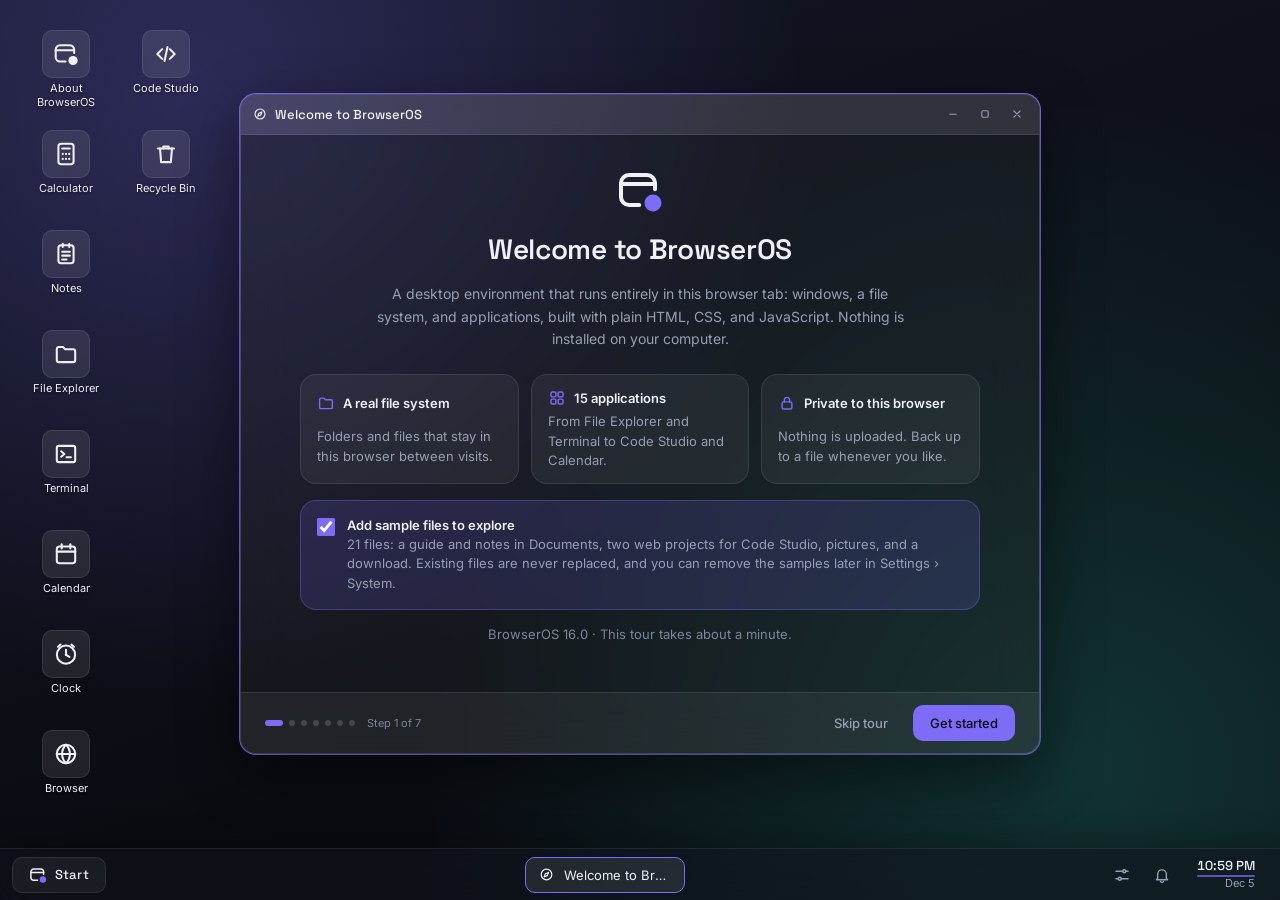
==== commit 59cef22f: "Add Code Studio, release hardening, and the BrowserOS 16.0 release (V14-V16) Code Studio (V14) - Cod" ====
--- a/index.html
+++ b/index.html
@@ -3,20 +3,25 @@
 <head>
   <meta charset="UTF-8" />
   <meta name="viewport" content="width=device-width, initial-scale=1.0" />
+  <meta name="description" content="BrowserOS: a desktop environment with windows, a file system, and applications, running entirely in the browser." />
+  <meta name="color-scheme" content="dark light" />
   <title>BrowserOS</title>
+
+  <link rel="icon" href="assets/brand/browseros-icon.svg" type="image/svg+xml" />
+  <link rel="icon" href="assets/brand/browseros-icon-32.png" type="image/png" sizes="32x32" />
+  <link rel="apple-touch-icon" href="assets/brand/browseros-icon-180.png" />
 
   <!-- Render-blocking on purpose: picks the stored theme before first paint. -->
   <script src="src/core/settings/themePreboot.js"></script>
 
-  <link rel="preconnect" href="https://fonts.googleapis.com" />
-  <link rel="preconnect" href="https://fonts.gstatic.com" crossorigin />
-  <link
-    href="https://fonts.googleapis.com/css2?family=Inter:wght@400;500;600&family=Space+Grotesk:wght@500;600&family=JetBrains+Mono:wght@400;500&display=swap"
-    rel="stylesheet"
-  />
+  <link rel="preload" href="assets/fonts/inter-latin.woff2" as="font" type="font/woff2" crossorigin />
+  <link rel="preload" href="assets/fonts/space-grotesk-latin.woff2" as="font" type="font/woff2" crossorigin />
 
+  <link rel="stylesheet" href="styles/fonts.css" />
   <link rel="stylesheet" href="styles/variables.css" />
   <link rel="stylesheet" href="styles/main.css" />
+  <link rel="stylesheet" href="styles/boot.css" />
+  <link rel="stylesheet" href="styles/controls.css" />
   <link rel="stylesheet" href="styles/desktop.css" />
   <link rel="stylesheet" href="styles/wallpapers.css" />
   <link rel="stylesheet" href="styles/desktopIcon.css" />
@@ -26,10 +31,33 @@
   <link rel="stylesheet" href="styles/window.css" />
   <link rel="stylesheet" href="styles/notifications.css" />
   <link rel="stylesheet" href="styles/shell.css" />
+  <link rel="stylesheet" href="styles/downloads.css" />
+  <link rel="stylesheet" href="styles/systemScreen.css" />
 </head>
-<body>
+<body data-boot-state="starting">
   <div id="app-root"></div>
 
+  <!-- Start-up screen: shown until the desktop is ready (src/core/system/bootScreen.js). -->
+  <div id="boot-screen" class="boot-screen">
+    <div class="boot-screen__brand">
+      <svg class="boot-screen__mark" viewBox="0 0 48 48" fill="none" stroke="currentColor" stroke-width="4" stroke-linecap="round" stroke-linejoin="round" aria-hidden="true" focusable="false">
+        <path d="M39 22.2V16a8 8 0 0 0-8-8H13a8 8 0 0 0-8 8v14a8 8 0 0 0 8 8h10.2" />
+        <path d="M5 17h34" stroke-linecap="butt" />
+        <circle cx="37" cy="36" r="8.5" fill="currentColor" stroke="none" />
+      </svg>
+      <p class="boot-screen__name">BrowserOS</p>
+    </div>
+    <div class="boot-screen__progress">
+      <div class="boot-screen__track" role="progressbar" aria-label="Starting BrowserOS" aria-valuemin="0" aria-valuemax="100" aria-valuenow="0">
+        <div class="boot-screen__bar"></div>
+      </div>
+      <p class="boot-screen__status" aria-live="polite">Loading BrowserOS</p>
+    </div>
+    <noscript><p class="boot-screen__status">BrowserOS needs JavaScript to run.</p></noscript>
+  </div>
+
+  <!-- Shows a message on the start-up screen if the code below can't be downloaded. -->
+  <script src="src/core/system/bootFallback.js"></script>
   <script type="module" src="src/main.js"></script>
 </body>
 </html>
--- a/styles/fonts.css
+++ b/styles/fonts.css
@@ -0,0 +1,67 @@
+/**
+ * Interface fonts, served with BrowserOS (no third-party requests):
+ *   Inter           — body text (--font-body)
+ *   Space Grotesk   — headings and the wordmark (--font-display)
+ *   JetBrains Mono  — code and the Terminal (--font-mono)
+ *
+ * All three are variable fonts under the SIL Open Font License 1.1;
+ * the license texts are next to the files in assets/fonts/. Each family
+ * is split into a Latin and a Latin Extended file, and the browser
+ * downloads a file only when a page uses characters from its range.
+ * Until a file arrives, text uses the fallback fonts named in
+ * variables.css (font-display: swap).
+ */
+
+@font-face {
+  font-family: "Inter";
+  font-style: normal;
+  font-weight: 400 600;
+  font-display: swap;
+  src: url("../assets/fonts/inter-latin-ext.woff2") format("woff2");
+  unicode-range: U+0100-02BA, U+02BD-02C5, U+02C7-02CC, U+02CE-02D7, U+02DD-02FF, U+0304, U+0308, U+0329, U+1D00-1DBF, U+1E00-1E9F, U+1EF2-1EFF, U+2020, U+20A0-20AB, U+20AD-20C4, U+2113, U+2C60-2C7F, U+A720-A7FF;
+}
+
+@font-face {
+  font-family: "Inter";
+  font-style: normal;
+  font-weight: 400 600;
+  font-display: swap;
+  src: url("../assets/fonts/inter-latin.woff2") format("woff2");
+  unicode-range: U+0000-00FF, U+0131, U+0152-0153, U+02BB-02BC, U+02C6, U+02DA, U+02DC, U+0304, U+0308, U+0329, U+2000-206F, U+20AC, U+2122, U+2191, U+2193, U+2212, U+2215, U+FEFF, U+FFFD;
+}
+
+@font-face {
+  font-family: "JetBrains Mono";
+  font-style: normal;
+  font-weight: 400 500;
+  font-display: swap;
+  src: url("../assets/fonts/jetbrains-mono-latin-ext.woff2") format("woff2");
+  unicode-range: U+0100-02BA, U+02BD-02C5, U+02C7-02CC, U+02CE-02D7, U+02DD-02FF, U+0304, U+0308, U+0329, U+1D00-1DBF, U+1E00-1E9F, U+1EF2-1EFF, U+2020, U+20A0-20AB, U+20AD-20C4, U+2113, U+2C60-2C7F, U+A720-A7FF;
+}
+
+@font-face {
+  font-family: "JetBrains Mono";
+  font-style: normal;
+  font-weight: 400 500;
+  font-display: swap;
+  src: url("../assets/fonts/jetbrains-mono-latin.woff2") format("woff2");
+  unicode-range: U+0000-00FF, U+0131, U+0152-0153, U+02BB-02BC, U+02C6, U+02DA, U+02DC, U+0304, U+0308, U+0329, U+2000-206F, U+20AC, U+2122, U+2191, U+2193, U+2212, U+2215, U+FEFF, U+FFFD;
+}
+
+@font-face {
+  font-family: "Space Grotesk";
+  font-style: normal;
+  font-weight: 500 600;
+  font-display: swap;
+  src: url("../assets/fonts/space-grotesk-latin-ext.woff2") format("woff2");
+  unicode-range: U+0100-02BA, U+02BD-02C5, U+02C7-02CC, U+02CE-02D7, U+02DD-02FF, U+0304, U+0308, U+0329, U+1D00-1DBF, U+1E00-1E9F, U+1EF2-1EFF, U+2020, U+20A0-20AB, U+20AD-20C4, U+2113, U+2C60-2C7F, U+A720-A7FF;
+}
+
+@font-face {
+  font-family: "Space Grotesk";
+  font-style: normal;
+  font-weight: 500 600;
+  font-display: swap;
+  src: url("../assets/fonts/space-grotesk-latin.woff2") format("woff2");
+  unicode-range: U+0000-00FF, U+0131, U+0152-0153, U+02BB-02BC, U+02C6, U+02DA, U+02DC, U+0304, U+0308, U+0329, U+2000-206F, U+20AC, U+2122, U+2191, U+2193, U+2212, U+2215, U+FEFF, U+FFFD;
+}
--- a/styles/variables.css
+++ b/styles/variables.css
@@ -60,7 +60,7 @@
   /* ---- Text ---- */
   --color-text-primary: #eef1f7;
   --color-text-secondary: #97a0b3;
-  --color-text-tertiary: #5b6478;
+  --color-text-tertiary: #7d869a; /* 4.8:1 on window surfaces (WCAG AA) */
 
   /* ---- Semantic ---- */
   --color-danger: #f2495c;
@@ -154,7 +154,6 @@
   --start-menu-max-height: 560px;
 
   /* ---- Derived accent tokens (theme-independent formulas) ---- */
-  --color-accent-gradient: linear-gradient(135deg, var(--color-accent-primary) 0%, var(--color-accent-secondary) 100%);
   --color-accent-soft: color-mix(in srgb, var(--color-accent-primary) 16%, transparent);
   --color-accent-ring-soft: color-mix(in srgb, var(--color-accent-primary) 35%, transparent);
   --icon-selection-color: color-mix(in srgb, var(--color-accent-primary) 28%, transparent);
@@ -199,7 +198,7 @@
 
   --color-text-primary: #151a26;
   --color-text-secondary: #4a5366;
-  --color-text-tertiary: #6b7488;
+  --color-text-tertiary: #5d6679; /* 4.8:1 on the light desktop background (WCAG AA) */
 
   --color-danger: #d42a42;
   --color-success: #0b8a5f;
--- a/styles/boot.css
+++ b/styles/boot.css
@@ -0,0 +1,129 @@
+/**
+ * Start-up screen (markup in index.html, driven by
+ * src/core/system/bootScreen.js).
+ *
+ * It paints with the first frame, before any script has run, so it
+ * uses only theme tokens (the render-blocking theme preboot has already
+ * picked light or dark). The mark is monochrome on purpose: the stored
+ * accent is applied later in start-up, and a mark that changed color
+ * mid-animation would look like a glitch.
+ */
+
+.boot-screen {
+  position: fixed;
+  inset: 0;
+  z-index: 10000;
+  display: flex;
+  flex-direction: column;
+  align-items: center;
+  justify-content: center;
+  gap: var(--space-5);
+  background:
+    radial-gradient(circle at 50% 38%, var(--color-surface-glass-strong), transparent 55%),
+    linear-gradient(160deg, var(--color-bg-void-gradient-b) 0%, var(--color-bg-void-gradient-a) 70%);
+  color: var(--color-text-primary);
+  font-family: var(--font-body);
+  transition: opacity 320ms var(--ease-standard), visibility 0s linear 320ms;
+}
+
+.boot-screen__brand {
+  display: flex;
+  flex-direction: column;
+  align-items: center;
+  gap: var(--space-4);
+  animation: boot-screen-enter 520ms var(--ease-standard) both;
+}
+
+.boot-screen__mark {
+  width: 72px;
+  height: 72px;
+  color: var(--color-text-primary);
+}
+
+.boot-screen__name {
+  margin: 0;
+  font-family: var(--font-display);
+  font-size: 26px;
+  font-weight: 600;
+  letter-spacing: 0.01em;
+}
+
+.boot-screen__progress {
+  display: flex;
+  flex-direction: column;
+  align-items: center;
+  gap: var(--space-3);
+  width: 220px;
+  animation: boot-screen-enter 520ms var(--ease-standard) 80ms both;
+}
+
+.boot-screen__track {
+  position: relative;
+  width: 100%;
+  height: 3px;
+  overflow: hidden;
+  border-radius: var(--radius-round);
+  background: var(--color-surface-glass-strong);
+}
+
+.boot-screen__bar {
+  position: absolute;
+  inset: 0 auto 0 0;
+  width: 100%;
+  border-radius: inherit;
+  background: var(--color-text-primary);
+  transform-origin: left center;
+  transform: scaleX(var(--boot-progress, 0));
+  transition: transform 240ms var(--ease-standard);
+}
+
+.boot-screen__status {
+  min-height: 1.4em;
+  margin: 0;
+  font-size: var(--text-sm);
+  color: var(--color-text-secondary);
+  text-align: center;
+}
+
+/* Added by src/core/system/bootFallback.js when the code can't be loaded. */
+.boot-screen__reload {
+  margin-top: var(--space-2);
+}
+
+/* Fading out: the desktop underneath is already usable. */
+.boot-screen--leaving {
+  opacity: 0;
+  visibility: hidden;
+  pointer-events: none;
+}
+
+@keyframes boot-screen-enter {
+  from {
+    opacity: 0;
+    transform: translateY(6px) scale(0.98);
+  }
+  to {
+    opacity: 1;
+    transform: none;
+  }
+}
+
+/* Reduced motion (system preference before start-up, or the BrowserOS
+ * setting once it is applied): no entrance animation, no fade. */
+@media (prefers-reduced-motion: reduce) {
+  .boot-screen,
+  .boot-screen__brand,
+  .boot-screen__progress,
+  .boot-screen__bar {
+    animation: none;
+    transition: none;
+  }
+}
+
+:root[data-reduced-motion="on"] .boot-screen,
+:root[data-reduced-motion="on"] .boot-screen__brand,
+:root[data-reduced-motion="on"] .boot-screen__progress,
+:root[data-reduced-motion="on"] .boot-screen__bar {
+  animation: none;
+  transition: none;
+}
--- a/styles/controls.css
+++ b/styles/controls.css
@@ -0,0 +1,104 @@
+/**
+ * Shared controls: the button and key-cap styles used by system
+ * applications (Welcome, About BrowserOS, Recycle Bin) and dialogs.
+ *
+ * One rule for emphasis across BrowserOS: the primary action is a solid
+ * accent fill, secondary actions are quiet glass, and destructive
+ * actions use the danger color. Controls never use gradients.
+ */
+
+.os-button {
+  display: inline-flex;
+  align-items: center;
+  justify-content: center;
+  gap: var(--space-2);
+  height: 36px;
+  padding: 0 var(--space-4);
+  border: 1px solid var(--color-surface-glass-border);
+  border-radius: var(--radius-md);
+  background: var(--color-surface-glass);
+  color: var(--color-text-primary);
+  font-family: var(--font-body);
+  font-size: var(--text-sm);
+  font-weight: 500;
+  white-space: nowrap;
+  transition: background var(--duration-fast) var(--ease-sharp),
+              border-color var(--duration-fast) var(--ease-sharp),
+              color var(--duration-fast) var(--ease-sharp);
+}
+
+.os-button:hover:not(:disabled) {
+  background: var(--color-surface-glass-strong);
+  border-color: var(--color-surface-glass-border-strong);
+}
+
+.os-button--primary {
+  background: var(--color-accent-primary);
+  border-color: transparent;
+  color: var(--color-text-on-accent);
+}
+
+.os-button--primary:hover:not(:disabled) {
+  background: var(--color-accent-primary-strong);
+  border-color: transparent;
+}
+
+.os-button--quiet {
+  background: transparent;
+  border-color: transparent;
+  color: var(--color-text-secondary);
+}
+
+.os-button--quiet:hover:not(:disabled) {
+  color: var(--color-text-primary);
+}
+
+.os-button--danger {
+  background: var(--color-danger);
+  border-color: transparent;
+  color: #ffffff;
+}
+
+.os-button--danger:hover:not(:disabled) {
+  background: var(--color-danger);
+  filter: brightness(1.08);
+}
+
+.os-button:disabled {
+  opacity: 0.5;
+  cursor: default;
+}
+
+.os-button[hidden] {
+  display: none;
+}
+
+.os-button .os-icon {
+  font-size: 16px;
+}
+
+/* Key caps for keyboard shortcuts in running text. */
+.os-kbd {
+  display: inline-flex;
+  align-items: center;
+  min-height: 22px;
+  padding: 0 7px;
+  border: 1px solid var(--color-surface-glass-border-strong);
+  border-bottom-width: 2px;
+  border-radius: var(--radius-sm);
+  background: var(--color-surface-glass);
+  font-family: var(--font-mono);
+  font-size: var(--text-xs);
+  color: var(--color-text-primary);
+  white-space: nowrap;
+}
+
+/* The BrowserOS mark (icons.js "browseros") in brand colors: the
+ * frame takes the text color, the orb the accent. */
+.brand-mark .os-icon circle {
+  fill: var(--color-accent-primary);
+}
+
+.brand-mark .os-icon {
+  stroke-width: 2;
+}
--- a/styles/desktop.css
+++ b/styles/desktop.css
@@ -141,11 +141,13 @@
   transform: scale(0.97);
 }
 
+/* The BrowserOS mark (see .brand-mark in controls.css): the frame
+ * follows the text color, the orb the accent. */
 .start-button__glyph {
-  width: 16px;
-  height: 16px;
-  border-radius: 4px;
-  background: var(--color-accent-gradient);
+  display: inline-flex;
+  font-size: 18px;
+  line-height: 1;
+  color: var(--color-text-primary);
   flex-shrink: 0;
 }
 
@@ -184,3 +186,9 @@
   outline: 2px solid var(--color-accent-primary);
   outline-offset: 1px;
 }
+
+/* An application's code is loading for its first launch (see Desktop). */
+body[data-app-loading],
+body[data-app-loading] * {
+  cursor: progress !important;
+}
--- a/styles/contextMenu.css
+++ b/styles/contextMenu.css
@@ -72,6 +72,15 @@
   white-space: nowrap;
 }
 
+.context-menu__item-shortcut {
+  margin-left: auto;
+  padding-left: 24px;
+  font-size: 0.85em;
+  color: var(--color-text-secondary);
+  opacity: 0.75;
+  white-space: nowrap;
+}
+
 .context-menu__item-arrow {
   flex-shrink: 0;
   margin-left: var(--space-2);
--- a/styles/startMenu.css
+++ b/styles/startMenu.css
@@ -1,6 +1,6 @@
 /**
  * Start Menu styles. Kept entirely separate from desktop.css and
- * window.css per this step's spec — nothing here leaks into either.
+ * window.css — nothing here leaks into either.
  */
 
 .start-menu {
@@ -227,13 +227,18 @@
 }
 
 .start-menu__brand {
+  display: flex;
+  align-items: center;
+  gap: var(--space-2);
   font-family: var(--font-display);
   font-size: var(--text-sm);
   font-weight: 600;
-  background: var(--color-accent-gradient);
-  -webkit-background-clip: text;
-  background-clip: text;
-  color: transparent;
+  color: var(--color-text-primary);
+}
+
+.start-menu__brand-mark {
+  display: inline-flex;
+  font-size: 16px;
 }
 
 .start-menu__power {
@@ -249,9 +254,14 @@
   align-items: center;
   justify-content: center;
   border-radius: var(--radius-sm);
-  font-size: var(--text-md);
-  color: var(--color-text-tertiary);
-  cursor: not-allowed;
+  font-size: 16px;
+  color: var(--color-text-secondary);
+  transition: background var(--duration-fast) var(--ease-sharp), color var(--duration-fast) var(--ease-sharp);
+}
+
+.start-menu__power-button:hover {
+  background: var(--color-surface-glass-strong);
+  color: var(--color-text-primary);
 }
 
 :root[data-reduced-motion="on"] .start-menu {
--- a/styles/dialog.css
+++ b/styles/dialog.css
@@ -37,6 +37,19 @@
               transform var(--duration-normal) var(--ease-standard);
 }
 
+/* Wider panel for form dialogs (event editor, folder picker). */
+.dialog--wide {
+  width: min(560px, calc(100vw - var(--space-6)));
+  max-height: calc(100vh - var(--space-7));
+  display: flex;
+  flex-direction: column;
+}
+
+.dialog--wide .dialog__body {
+  min-height: 0;
+  overflow-y: auto;
+}
+
 .dialog--visible {
   opacity: 1;
   transform: scale(1) translateY(0);
@@ -89,7 +102,7 @@
 }
 
 .dialog__button--primary {
-  background: var(--color-accent-gradient);
+  background: var(--color-accent-primary);
   color: var(--color-text-on-accent);
 }
 
@@ -104,6 +117,108 @@
 
 .dialog__button--danger:hover {
   filter: brightness(1.1);
+}
+
+.dialog__message--detail {
+  margin-top: var(--space-2);
+  font-size: var(--text-xs);
+  color: var(--color-text-tertiary);
+  overflow-wrap: anywhere;
+}
+
+/* ---- Form fields (prompt and form dialogs) ---- */
+.dialog__form {
+  display: flex;
+  flex-direction: column;
+  gap: var(--space-2);
+}
+
+.dialog__form-row {
+  display: flex;
+  flex-wrap: wrap;
+  gap: var(--space-3);
+}
+
+.dialog__form-row > .dialog__field {
+  flex: 1 1 140px;
+  min-width: 0;
+}
+
+.dialog__field {
+  display: flex;
+  flex-direction: column;
+  gap: var(--space-1);
+}
+
+.dialog__field[hidden],
+.dialog__form-row[hidden] {
+  display: none;
+}
+
+.dialog__field--inline {
+  flex-direction: row;
+  align-items: center;
+  gap: var(--space-2);
+}
+
+.dialog__label {
+  font-size: var(--text-xs);
+  font-weight: 600;
+  color: var(--color-text-secondary);
+}
+
+.dialog__input,
+.dialog__select,
+.dialog__textarea {
+  width: 100%;
+  min-height: 34px;
+  padding: var(--space-1) var(--space-3);
+  border-radius: var(--radius-md);
+  border: 1px solid var(--color-surface-glass-border-strong);
+  background: var(--color-surface-inset);
+  color: var(--color-text-primary);
+  font-family: var(--font-body);
+  font-size: var(--text-sm);
+  color-scheme: inherit;
+}
+
+.dialog__textarea {
+  min-height: 72px;
+  padding: var(--space-2) var(--space-3);
+  resize: vertical;
+  line-height: 1.5;
+}
+
+.dialog__input:focus-visible,
+.dialog__select:focus-visible,
+.dialog__textarea:focus-visible {
+  outline: none;
+  border-color: var(--color-accent-primary);
+  box-shadow: 0 0 0 3px var(--color-accent-ring-soft);
+}
+
+.dialog__input[aria-invalid="true"] {
+  border-color: var(--color-danger);
+}
+
+.dialog__input:disabled {
+  opacity: 0.5;
+}
+
+.dialog__select option {
+  background: var(--color-window-bg-solid);
+  color: var(--color-text-primary);
+}
+
+.dialog__error {
+  margin: 0;
+  min-height: 1em;
+  font-size: var(--text-xs);
+  color: var(--color-danger);
+}
+
+.dialog__error:empty {
+  display: none;
 }
 
 /* ---- Properties list ---- */
--- a/styles/notifications.css
+++ b/styles/notifications.css
@@ -102,7 +102,7 @@
 
 .notification--info .notification__icon,
 .notification--alarm .notification__icon {
-  background: var(--color-accent-gradient);
+  background: var(--color-accent-primary);
   color: var(--color-text-on-accent);
 }
 
--- a/styles/shell.css
+++ b/styles/shell.css
@@ -101,7 +101,7 @@
   width: 100%;
   height: 2px;
   border-radius: var(--radius-round);
-  background: var(--color-accent-gradient);
+  background: var(--color-accent-primary);
   opacity: 0.7;
 }
 
--- a/styles/downloads.css
+++ b/styles/downloads.css
@@ -0,0 +1,201 @@
+/**
+ * The download list (src/components/downloads/downloadList.js), shared
+ * by the Downloads window and the Browser's downloads panel and sidebar.
+ */
+
+.download-list__items {
+  display: flex;
+  flex-direction: column;
+  gap: var(--space-2);
+  margin: 0;
+  padding: 0;
+  list-style: none;
+}
+
+.download-list__empty {
+  margin: 0;
+  padding: var(--space-6) var(--space-3);
+  text-align: center;
+  font-size: var(--text-sm);
+  color: var(--color-text-tertiary);
+}
+
+.download-list__empty[hidden] {
+  display: none;
+}
+
+.download-item {
+  display: flex;
+  align-items: flex-start;
+  gap: var(--space-3);
+  padding: var(--space-3);
+  border-radius: var(--radius-md);
+  background: var(--color-surface-glass);
+  border: 1px solid var(--color-surface-glass-border);
+}
+
+.download-item--selected {
+  border-color: var(--color-accent-primary);
+  box-shadow: 0 0 0 1px var(--color-accent-primary);
+}
+
+.download-item__icon {
+  flex-shrink: 0;
+  width: 34px;
+  height: 34px;
+  display: flex;
+  align-items: center;
+  justify-content: center;
+  border-radius: var(--radius-sm);
+  background: var(--color-accent-soft);
+  color: var(--color-accent-primary);
+  font-size: 18px;
+}
+
+.download-item[data-status="failed"] .download-item__icon,
+.download-item[data-status="interrupted"] .download-item__icon {
+  background: color-mix(in srgb, var(--color-danger) 15%, transparent);
+  color: var(--color-danger);
+}
+
+.download-item[data-status="cancelled"] .download-item__icon {
+  background: var(--color-surface-glass-strong);
+  color: var(--color-text-tertiary);
+}
+
+.download-item__body {
+  flex: 1;
+  min-width: 0;
+  display: flex;
+  flex-direction: column;
+  gap: 3px;
+}
+
+.download-item__name {
+  font-size: var(--text-sm);
+  font-weight: 600;
+  overflow: hidden;
+  text-overflow: ellipsis;
+  white-space: nowrap;
+}
+
+.download-item[data-status="cancelled"] .download-item__name {
+  text-decoration: line-through;
+  color: var(--color-text-secondary);
+}
+
+.download-item__status {
+  font-size: var(--text-xs);
+  color: var(--color-text-secondary);
+  font-variant-numeric: tabular-nums;
+}
+
+.download-item__details {
+  font-size: 11px;
+  color: var(--color-text-tertiary);
+  overflow-wrap: anywhere;
+}
+
+.download-item__details[hidden],
+.download-item__error[hidden],
+.download-item__progress[hidden] {
+  display: none;
+}
+
+.download-item__error {
+  font-size: var(--text-xs);
+  line-height: 1.4;
+  color: var(--color-danger);
+}
+
+.download-item__progress {
+  position: relative;
+  display: block;
+  height: 4px;
+  margin: 2px 0;
+  border-radius: var(--radius-round);
+  background: var(--color-surface-glass-strong);
+  overflow: hidden;
+}
+
+.download-item__progress-fill {
+  display: block;
+  width: 0;
+  height: 100%;
+  border-radius: inherit;
+  background: var(--color-accent-primary);
+  transition: width var(--duration-fast) linear;
+}
+
+.download-item__progress--indeterminate .download-item__progress-fill {
+  width: 30%;
+  animation: download-indeterminate 1.2s ease-in-out infinite;
+}
+
+@keyframes download-indeterminate {
+  from {
+    transform: translateX(-100%);
+  }
+  to {
+    transform: translateX(340%);
+  }
+}
+
+:root[data-reduced-motion="on"] .download-item__progress--indeterminate .download-item__progress-fill {
+  animation: none;
+  width: 100%;
+  opacity: 0.5;
+}
+
+.download-item__actions {
+  display: flex;
+  flex-wrap: wrap;
+  justify-content: flex-end;
+  gap: var(--space-1);
+  max-width: 50%;
+}
+
+.download-item__action {
+  display: inline-flex;
+  align-items: center;
+  gap: var(--space-1);
+  height: 28px;
+  padding: 0 var(--space-2);
+  border-radius: var(--radius-sm);
+  font-size: var(--text-xs);
+  color: var(--color-accent-primary);
+}
+
+.download-item__action .os-icon {
+  font-size: 14px;
+}
+
+.download-item__action:hover {
+  background: var(--color-accent-soft);
+}
+
+.download-item__action--danger {
+  color: var(--color-danger);
+}
+
+.download-item__action:focus-visible {
+  outline: 2px solid var(--color-accent-primary);
+  outline-offset: 1px;
+}
+
+.download-list--compact .download-item {
+  padding: var(--space-2);
+  gap: var(--space-2);
+}
+
+.download-list--compact .download-item__icon {
+  width: 28px;
+  height: 28px;
+  font-size: 15px;
+}
+
+.download-list--compact .download-item__action {
+  width: 28px;
+  padding: 0;
+  justify-content: center;
+}
--- a/styles/systemScreen.css
+++ b/styles/systemScreen.css
@@ -0,0 +1,115 @@
+/**
+ * Full-window system notices (src/components/system-screen/): storage
+ * failures, another tab holding the session, nested copies. Above
+ * every other layer, dialogs included.
+ */
+
+.system-screen {
+  position: fixed;
+  inset: 0;
+  z-index: 1000;
+  display: flex;
+  align-items: center;
+  justify-content: center;
+  padding: 16px;
+  background: color-mix(in srgb, var(--color-bg-void) 88%, transparent);
+  backdrop-filter: blur(8px);
+  user-select: text;
+}
+
+.system-screen__card {
+  width: min(460px, 100%);
+  padding: 28px 28px 24px;
+  border-radius: var(--radius-lg, 14px);
+  border: 1px solid var(--color-surface-glass-border-strong);
+  background: var(--color-window-bg-solid);
+  box-shadow: 0 24px 60px rgba(0, 0, 0, 0.35);
+  color: var(--color-text-primary);
+  outline: none;
+}
+
+.system-screen__icon {
+  display: inline-flex;
+  font-size: 40px;
+  line-height: 1;
+  color: var(--color-accent-primary);
+  margin-bottom: 16px;
+}
+
+/* The BrowserOS mark: text-colored frame, accent orb (controls.css). */
+.system-screen__icon.brand-mark {
+  color: var(--color-text-primary);
+}
+
+.system-screen__title {
+  margin: 0 0 10px;
+  font-family: var(--font-display);
+  font-size: 20px;
+  font-weight: 600;
+}
+
+.system-screen__message,
+.system-screen__detail,
+.system-screen__status {
+  margin: 0 0 12px;
+  font-size: var(--text-sm);
+  line-height: 1.55;
+}
+
+.system-screen__message {
+  color: var(--color-text-secondary);
+}
+
+.system-screen__detail {
+  padding: 8px 10px;
+  border-radius: var(--radius-sm);
+  background: var(--color-surface-inset);
+  font-family: var(--font-mono, monospace);
+  font-size: var(--text-xs);
+  color: var(--color-text-secondary);
+  overflow-wrap: anywhere;
+}
+
+.system-screen__status {
+  color: var(--color-text-primary);
+}
+
+.system-screen__detail[hidden],
+.system-screen__status[hidden],
+.system-screen__actions[hidden] {
+  display: none;
+}
+
+.system-screen__actions {
+  display: flex;
+  flex-wrap: wrap;
+  justify-content: flex-end;
+  gap: 8px;
+  margin-top: 18px;
+}
+
+.system-screen__button {
+  height: 34px;
+  padding: 0 16px;
+  border-radius: var(--radius-md);
+  border: 1px solid var(--color-surface-glass-border-strong);
+  background: var(--color-surface-glass);
+  font-size: var(--text-sm);
+  color: var(--color-text-primary);
+}
+
+.system-screen__button:hover {
+  background: var(--color-surface-glass-strong);
+}
+
+.system-screen__button--primary {
+  border-color: transparent;
+  background: var(--color-accent-primary);
+  color: var(--color-text-on-accent);
+  font-weight: 600;
+}
+
+.system-screen__button:focus-visible {
+  outline: 2px solid var(--color-accent-primary);
+  outline-offset: 2px;
+}
